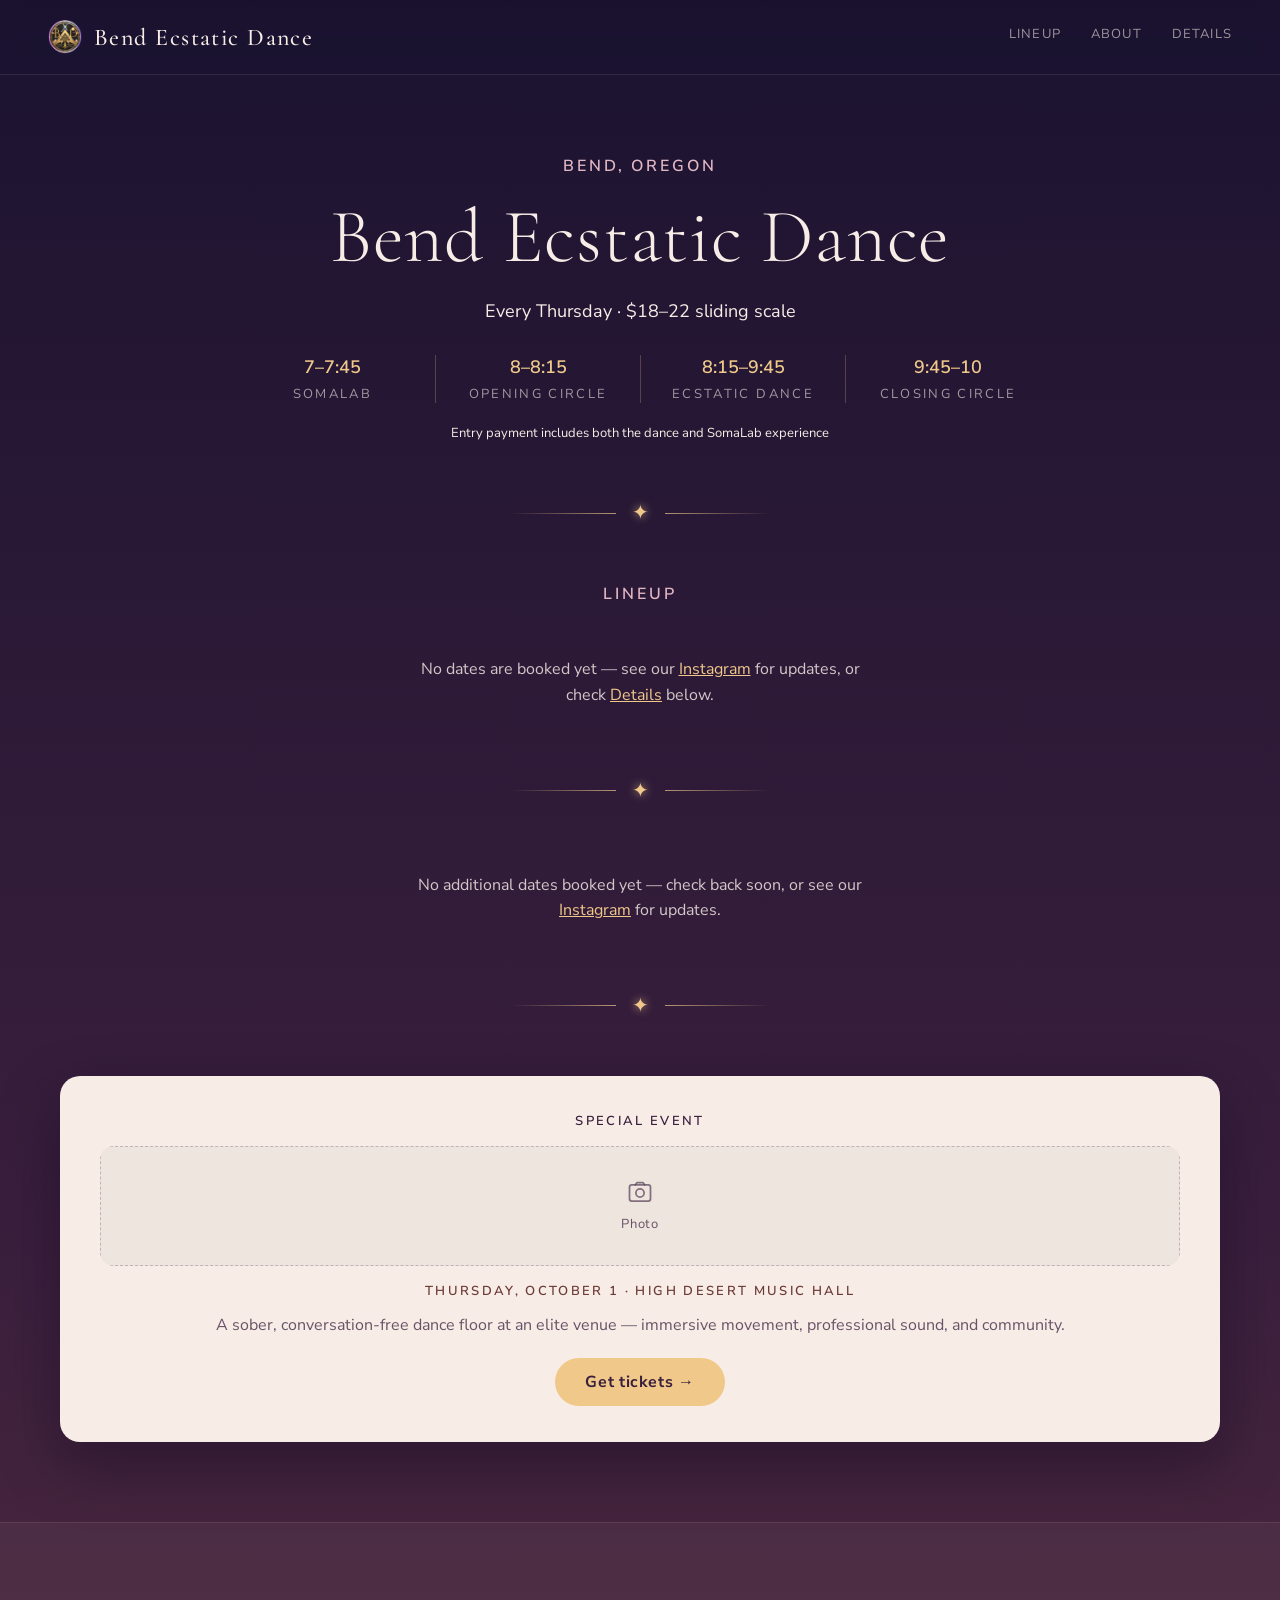
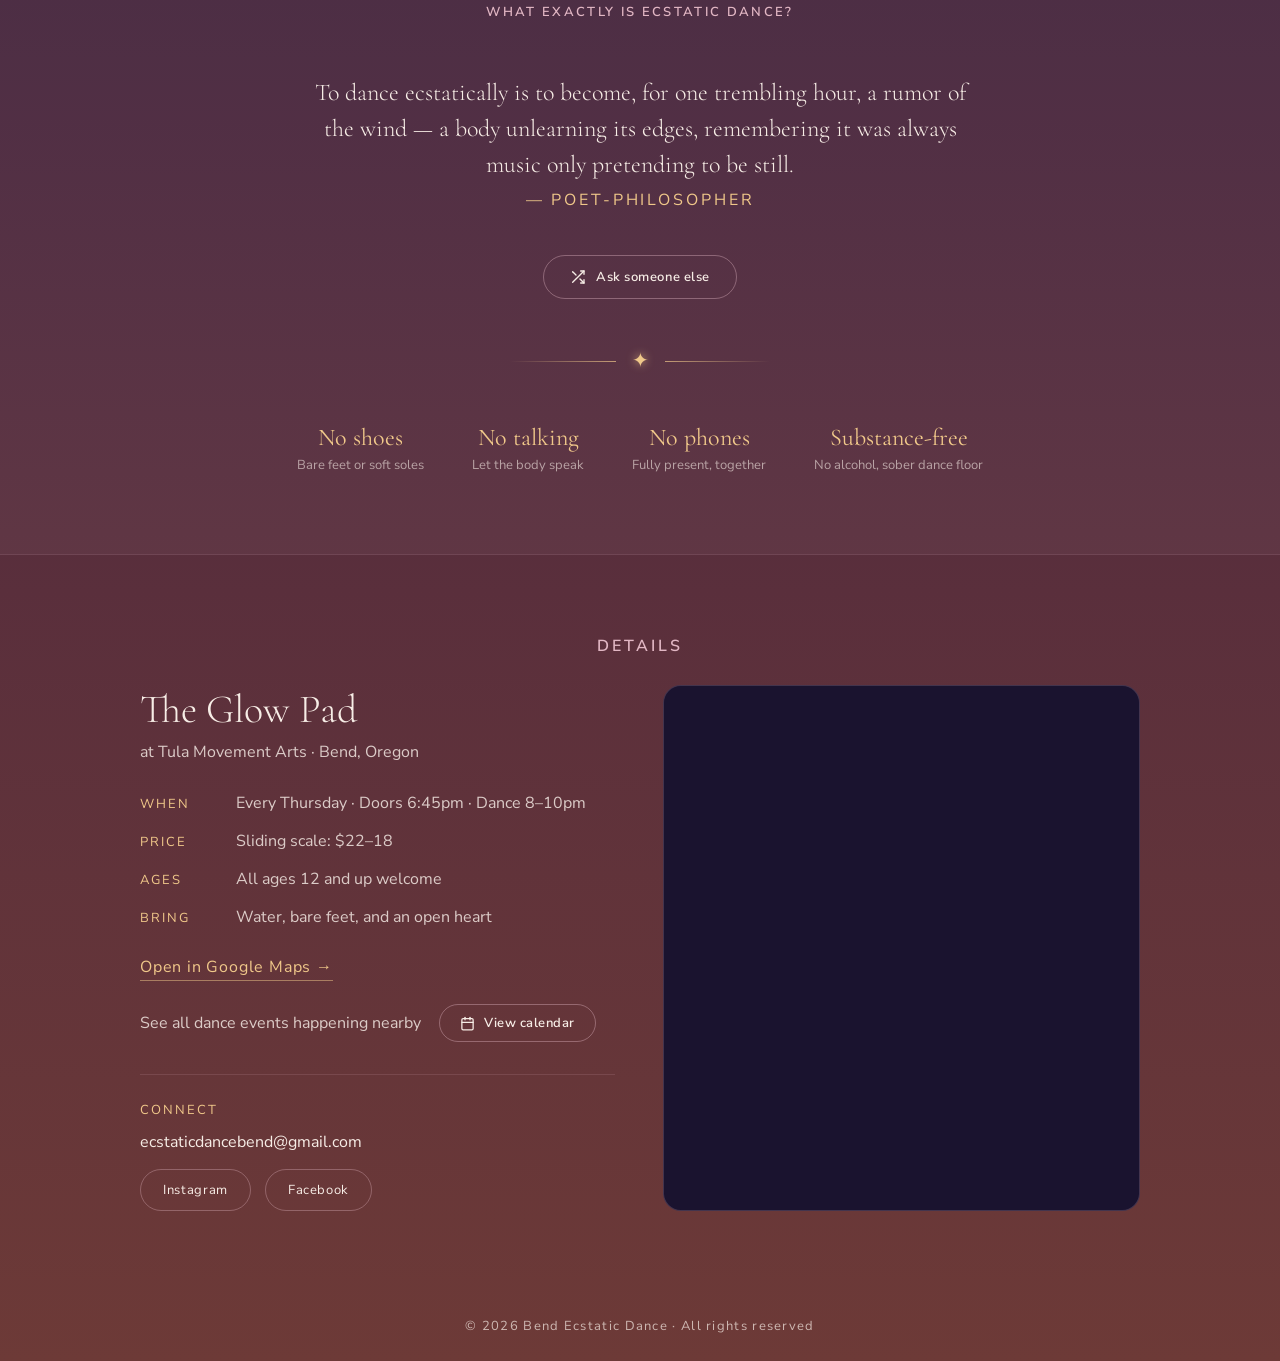
==== site/index.html @ f5f06cd2 "Add a per-week "Get tickets" toggle to Lineup cards and the modal Some Thursdays get filled by a spe" ====
<!DOCTYPE html>
<html lang="en">
<head>
<meta charset="utf-8">
<meta name="viewport" content="width=device-width, initial-scale=1">
<title>Bend Ecstatic Dance — Thursday Nights in Bend, Oregon</title>
<meta name="description" content="Ecstatic dance in Bend, Oregon — every Thursday night at The Glow Pad, Tula Movement Arts. A substance-free, barefoot, freeform dance floor.">
<link rel="icon" type="image/png" href="assets/images/favicon.png">

<!-- Open Graph / Twitter card -->
<!-- TODO: swap og:image/twitter:image for a dedicated 1200x630 share image — the microfest banner is a placeholder and will look cropped/off-message once that one-off event has passed. -->
<meta property="og:type" content="website">
<meta property="og:title" content="Bend Ecstatic Dance — Thursday Nights in Bend, Oregon">
<meta property="og:description" content="Ecstatic dance in Bend, Oregon — every Thursday night at The Glow Pad, Tula Movement Arts. A substance-free, barefoot, freeform dance floor.">
<meta property="og:image" content="https://www.bendecstaticdance.com/assets/images/microfest-banner.webp">
<meta property="og:url" content="https://www.bendecstaticdance.com/">
<meta name="twitter:card" content="summary_large_image">
<meta name="twitter:title" content="Bend Ecstatic Dance — Thursday Nights in Bend, Oregon">
<meta name="twitter:description" content="Ecstatic dance in Bend, Oregon — every Thursday night at The Glow Pad, Tula Movement Arts. A substance-free, barefoot, freeform dance floor.">
<meta name="twitter:image" content="https://www.bendecstaticdance.com/assets/images/microfest-banner.webp">

<link rel="preconnect" href="https://fonts.googleapis.com">
<link rel="preconnect" href="https://fonts.gstatic.com" crossorigin>
<link href="https://fonts.googleapis.com/css2?family=Cormorant+Garamond:ital,wght@0,300;0,400;0,500;1,400&family=Nunito+Sans:wght@300;400;600;700&display=swap" rel="stylesheet">
<link rel="stylesheet" href="css/styles.css">

<!-- Structured data for the recurring weekly event. Price/location/schedule
     are stable week to week, so this is a static block rather than generated
     from content/schedule.json — only the specific DJ booking changes there,
     which isn't part of this markup. -->
<script type="application/ld+json">
{
  "@context": "https://schema.org",
  "@type": "Event",
  "name": "Bend Ecstatic Dance",
  "description": "A substance-free, barefoot, freeform dance floor — a live DJ set, a facilitated SomaLab movement session, and community, every Thursday night in Bend, Oregon.",
  "eventAttendanceMode": "https://schema.org/OfflineEventAttendanceMode",
  "eventStatus": "https://schema.org/EventScheduled",
  "eventSchedule": {
    "@type": "Schedule",
    "byDay": "https://schema.org/Thursday",
    "startTime": "18:45",
    "endTime": "22:00",
    "repeatFrequency": "P1W",
    "scheduleTimezone": "America/Los_Angeles"
  },
  "location": {
    "@type": "Place",
    "name": "The Glow Pad at Tula Movement Arts",
    "address": {
      "@type": "PostalAddress",
      "addressLocality": "Bend",
      "addressRegion": "OR",
      "addressCountry": "US"
    }
  },
  "offers": {
    "@type": "AggregateOffer",
    "priceCurrency": "USD",
    "lowPrice": "18",
    "highPrice": "22",
    "availability": "https://schema.org/InStock",
    "url": "https://www.bendecstaticdance.com/#location"
  },
  "organizer": {
    "@type": "Organization",
    "name": "Bend Ecstatic Dance",
    "url": "https://www.bendecstaticdance.com/",
    "email": "mailto:ecstaticdancebend@gmail.com"
  }
}
</script>
</head>
<body>

<div class="page">
  <!-- nav -->
  <header class="nav">
    <a href="#top" class="nav-brand">
      <img src="assets/images/logo.png" alt="" class="nav-logo">
      Bend Ecstatic Dance
    </a>
    <button type="button" class="nav-toggle" id="nav-toggle" aria-expanded="false" aria-controls="nav-links" aria-label="Open menu">
      <svg class="nav-toggle-icon nav-toggle-icon--open" width="20" height="20" viewBox="0 0 24 24" fill="none" stroke="currentColor" stroke-width="2" stroke-linecap="round" stroke-linejoin="round" aria-hidden="true"><line x1="3" y1="6" x2="21" y2="6"></line><line x1="3" y1="12" x2="21" y2="12"></line><line x1="3" y1="18" x2="21" y2="18"></line></svg>
      <svg class="nav-toggle-icon nav-toggle-icon--close" width="20" height="20" viewBox="0 0 24 24" fill="none" stroke="currentColor" stroke-width="2" stroke-linecap="round" stroke-linejoin="round" aria-hidden="true" hidden><line x1="18" y1="6" x2="6" y2="18"></line><line x1="6" y1="6" x2="18" y2="18"></line></svg>
    </button>
    <nav class="nav-links" id="nav-links" aria-label="Section navigation">
      <a href="#schedule" class="nav-link" data-nav="artists">Lineup</a>
      <a href="#about" class="nav-link" data-nav="about">About</a>
      <a href="#location" class="nav-link" data-nav="location">Details</a>
    </nav>
  </header>

  <!-- hero -->
  <section id="top" class="hero">
    <div class="eyebrow">Bend, Oregon</div>
    <h1 class="hero-title">Bend Ecstatic Dance</h1>
    <p class="hero-summary">Every Thursday · $18–22 sliding scale</p>

    <div class="timeline">
      <div class="timeline-col">
        <div class="timeline-time">7–7:45</div>
        <div class="timeline-activity">SomaLab</div>
      </div>
      <div class="timeline-col">
        <div class="timeline-time">8–8:15</div>
        <div class="timeline-activity">Opening circle</div>
      </div>
      <div class="timeline-col">
        <div class="timeline-time">8:15–9:45</div>
        <div class="timeline-activity">Ecstatic dance</div>
      </div>
      <div class="timeline-col">
        <div class="timeline-time">9:45–10</div>
        <div class="timeline-activity">Closing circle</div>
      </div>
    </div>

    <div class="timeline-note">Entry payment includes both the dance and SomaLab experience</div>

    <div class="divider" aria-hidden="true">
      <span class="divider-line"></span>
      <span class="divider-mark">✦</span>
      <span class="divider-line divider-line--end"></span>
    </div>

    <div class="section-eyebrow-wrap" id="schedule">
      <h2 class="section-eyebrow">Lineup</h2>
    </div>

    <div class="week-banner" id="week-banner">
      <span class="week-banner-line"></span>
      <span class="week-banner-text">This week's DJ</span>
      <span class="week-banner-line"></span>
    </div>

    <div class="featured" id="featured-slot">
      <!-- Populated by js/main.js from content/schedule.json (the week
           flagged "featured"). This fallback stays visible if JavaScript
           never runs, and is replaced by an error- or empty-state message
           if it does run but the fetch fails or nothing is booked yet. -->
      <p class="schedule-fallback">See this week's DJ on <a href="https://www.instagram.com/bendecstaticdance" target="_blank" rel="noopener">Instagram</a>, or check <a href="#location">Details</a> below for time and location.</p>
    </div>

    <div class="divider" aria-hidden="true">
      <span class="divider-line"></span>
      <span class="divider-mark">✦</span>
      <span class="divider-line divider-line--end"></span>
    </div>
  </section>

  <!-- artist modal -->
  <div class="modal-overlay" id="artist-modal" hidden>
    <div class="modal" role="dialog" aria-modal="true" aria-labelledby="modal-name" tabindex="-1">
      <div class="modal-photo">
        <div class="ph-photo" id="modal-photo-placeholder" aria-hidden="true">
          <svg width="34" height="34" viewBox="0 0 24 24" fill="none" stroke="currentColor" stroke-width="1.5" stroke-linecap="round" stroke-linejoin="round"><rect x="3" y="5" width="18" height="14" rx="2"></rect><circle cx="12" cy="12" r="3.5"></circle><path d="M8 5l1.5-2h5L16 5"></path></svg>
          <span>Artist photo</span>
        </div>
        <img class="photo-img" id="modal-photo-img" alt="" hidden>
        <div class="modal-photo-scrim" aria-hidden="true"></div>
        <button type="button" class="modal-close" id="artist-modal-close" aria-label="Close">×</button>
        <div class="modal-photo-caption">
          <div class="modal-photo-meta">
            <span class="modal-date" id="modal-date"></span>
            <span class="modal-type-badge" id="modal-type-badge"></span>
          </div>
          <div class="modal-name" id="modal-name"></div>
        </div>
      </div>
      <div class="modal-body">
        <div class="label" id="modal-type-label"></div>
        <p class="modal-text" id="modal-dj"></p>
        <div class="label">About the set</div>
        <p class="modal-text" id="modal-set"></p>
        <div class="modal-socials" id="modal-socials"></div>
        <a class="btn-primary modal-ticket-link" id="modal-ticket-link" href="#" target="_blank" rel="noopener" hidden>Get tickets →</a>
        <div class="modal-divider"></div>
        <div class="label" id="modal-somalab-label"></div>
        <div class="somalab-row">
          <div class="modal-instructor-photo">
            <div class="ph-photo ph-photo--circle" id="modal-instructor-placeholder" aria-hidden="true">
              <svg width="18" height="18" viewBox="0 0 24 24" fill="none" stroke="currentColor" stroke-width="1.5" stroke-linecap="round" stroke-linejoin="round"><circle cx="12" cy="8" r="4"></circle><path d="M4 20c0-4 3.5-7 8-7s8 3 8 7"></path></svg>
            </div>
            <img class="photo-img" id="modal-instructor-img" alt="" hidden>
          </div>
          <div>
            <div class="somalab-instructor" id="modal-somalab-instructor"></div>
            <div class="somalab-activity" id="modal-somalab-activity"></div>
          </div>
        </div>
        <p class="modal-text" id="modal-somalab-blurb"></p>
        <div class="modal-footer">
          <div><span class="modal-footer-key">SomaLab</span> 7–7:45pm</div>
          <div><span class="modal-footer-key">Dance</span> 8–10pm</div>
          <div><span class="modal-footer-key">Entry</span> <span id="modal-footer-price"></span></div>
          <div><span class="modal-footer-key">Ages</span> 12+</div>
        </div>
      </div>
    </div>
  </div>

  <!-- calendar modal -->
  <div class="modal-overlay" id="calendar-modal" hidden>
    <div class="modal calendar-modal" role="dialog" aria-modal="true" aria-labelledby="cal-month-label" tabindex="-1">
      <button type="button" class="modal-close" id="calendar-modal-close" aria-label="Close">×</button>
      <div class="label">Every Thursday</div>
      <div class="cal-header">
        <button type="button" class="cal-nav-btn" id="cal-prev" aria-label="Previous month">‹</button>
        <div class="cal-month" id="cal-month-label"></div>
        <button type="button" class="cal-nav-btn" id="cal-next" aria-label="Next month">›</button>
      </div>
      <div class="cal-grid cal-grid--weekdays" id="cal-weekdays"></div>
      <div class="cal-grid" id="cal-cells"></div>
      <div class="cal-legend">
        <div class="cal-legend-item"><span class="cal-swatch cal-swatch--event"></span>Dance night</div>
        <div class="cal-legend-item"><span class="cal-swatch cal-swatch--tba"></span>Artist TBA</div>
        <div class="cal-legend-note">Doors 6:45pm · Dance 8–10pm</div>
      </div>
    </div>
  </div>

  <!-- schedule -->
  <section id="artists" class="schedule">
    <div class="schedule-list" id="schedule-list">
      <!-- Populated by js/main.js from content/schedule.json. This fallback
           stays visible if JavaScript never runs. -->
      <p class="schedule-fallback">See our <a href="https://www.instagram.com/bendecstaticdance" target="_blank" rel="noopener">Instagram</a> for upcoming dates.</p>
    </div>

    <div class="divider" aria-hidden="true">
      <span class="divider-line"></span>
      <span class="divider-mark">✦</span>
      <span class="divider-line divider-line--end"></span>
    </div>
  </section>

  <!-- special event: a one-off at a different venue, kept secondary to and
       below the regular weekly schedule above. Populated from
       content/special-event.json — hidden by default (and left hidden if
       that file has no content in it) so this section only ever appears
       when there's an actual event to promote. -->
  <section id="special-event" class="promo-section" hidden>
    <div class="promo-card">
      <div class="promo-card-eyebrow">Special event</div>
      <div class="promo-card-photo" id="special-event-photo"></div>
      <div class="promo-card-meta" id="special-event-meta"></div>
      <p class="promo-card-desc" id="special-event-desc"></p>
      <a class="btn-primary" id="special-event-ticket-link" href="#" target="_blank" rel="noopener" hidden>Get tickets →</a>
    </div>
  </section>

  <!-- about -->
  <section id="about" class="about">
    <div class="about-inner">
      <h2 class="section-eyebrow">What exactly is ecstatic dance?</h2>

      <div class="voice-box">
        <div class="voice-loading" id="voice-loading" hidden>
          <div class="voice-icon" id="voice-icon"></div>
          <div class="voice-loading-text">Searching the cosmos...</div>
        </div>
        <div class="voice-ready" id="voice-ready">
          <p class="voice-quote" id="voice-quote"></p>
          <div class="voice-attribution">— <span id="voice-label"></span></div>
        </div>
      </div>

      <button type="button" class="btn-ghost" id="roll-dice-btn">
        <svg width="16" height="16" viewBox="0 0 24 24" fill="none" stroke="currentColor" stroke-width="2" stroke-linecap="round" stroke-linejoin="round"><polyline points="16 3 21 3 21 8"></polyline><line x1="4" y1="20" x2="21" y2="3"></line><polyline points="21 16 21 21 16 21"></polyline><line x1="15" y1="15" x2="21" y2="21"></line><line x1="4" y1="4" x2="9" y2="9"></line></svg>
        Ask someone else
      </button>

      <div class="divider" aria-hidden="true">
        <span class="divider-line"></span>
        <span class="divider-mark">✦</span>
        <span class="divider-line divider-line--end"></span>
      </div>

      <div class="agreements">
        <div class="agreement-item"><div class="agreement-title">No shoes</div><div class="agreement-sub">Bare feet or soft soles</div></div>
        <div class="agreement-item"><div class="agreement-title">No talking</div><div class="agreement-sub">Let the body speak</div></div>
        <div class="agreement-item"><div class="agreement-title">No phones</div><div class="agreement-sub">Fully present, together</div></div>
        <div class="agreement-item"><div class="agreement-title">Substance-free</div><div class="agreement-sub">No alcohol, sober dance floor</div></div>
      </div>
    </div>
  </section>

  <!-- details -->
  <section id="location" class="details">
    <h2 class="section-eyebrow section-eyebrow--center">Details</h2>
    <div class="details-grid">
      <div class="details-info">
        <h3 class="venue-title">The Glow Pad</h3>
        <p class="venue-sub">at Tula Movement Arts · Bend, Oregon</p>

        <div class="info-rows" id="details-info-rows">
          <div class="info-row"><span class="info-label">When</span><span class="info-value" id="detail-when"></span></div>
          <div class="info-row"><span class="info-label">Price</span><span class="info-value" id="detail-price"></span></div>
          <div class="info-row"><span class="info-label">Ages</span><span class="info-value" id="detail-ages"></span></div>
          <div class="info-row"><span class="info-label">Bring</span><span class="info-value" id="detail-bring"></span></div>
        </div>

        <a class="maps-link" href="https://maps.app.goo.gl/8AXYxkABnHr6uPQFA" target="_blank" rel="noopener">Open in Google Maps →</a>

        <div class="calendar-cta">
          <span>See all dance events happening nearby</span>
          <button type="button" class="btn-outline" id="open-calendar-btn">
            <svg width="15" height="15" viewBox="0 0 24 24" fill="none" stroke="currentColor" stroke-width="2" stroke-linecap="round" stroke-linejoin="round"><rect x="3" y="4" width="18" height="18" rx="2"></rect><line x1="16" y1="2" x2="16" y2="6"></line><line x1="8" y1="2" x2="8" y2="6"></line><line x1="3" y1="10" x2="21" y2="10"></line></svg>
            View calendar
          </button>
        </div>

        <div class="connect-block">
          <div class="connect-label">Connect</div>
          <a class="connect-email" href="mailto:ecstaticdancebend@gmail.com">ecstaticdancebend@gmail.com</a>
          <div class="connect-socials">
            <a class="btn-social" href="https://www.instagram.com/bendecstaticdance" target="_blank" rel="noopener">Instagram</a>
            <a class="btn-social" href="https://www.facebook.com/bendecstaticdance" target="_blank" rel="noopener">Facebook</a>
          </div>
        </div>
      </div>

      <div class="map-embed">
        <iframe title="Map to The Glow Pad at Tula Movement Arts" src="https://maps.google.com/maps?q=Tula%20Movement%20Arts%20Bend%20Oregon&z=15&output=embed" loading="lazy" referrerpolicy="no-referrer-when-downgrade"></iframe>
      </div>
    </div>
  </section>

  <footer class="site-footer">© 2026 Bend Ecstatic Dance · All rights reserved</footer>
</div>

<script src="js/main.js"></script>
</body>
</html>
---- site/css/styles.css ----
:root {
  --bg-1: #1b1330;
  --bg-2: #3a1f3d;
  --bg-3: #5a2f3c;
  --bg-4: #6d3a37;
  --cream: #f7ede6;
  --rose: #e2b7c4;
  --amber: #f0c88a;
  --serif: 'Cormorant Garamond', serif;
  --sans: 'Nunito Sans', sans-serif;

  /* ---------- type scale ----------
     Six steps covering every reading-text size on the site (buttons, labels,
     paragraphs, headings). --fs-hero is a deliberate, documented exception:
     the single hero <h1> is the site's one true "display" size and sits
     outside the 6-step scale rather than forcing every other heading up to
     match it. Decorative single-glyph sizes (icon-style ×/‹/› characters,
     the "?" placeholder mark) aren't part of this scale — those are icon
     sizing, not typography. */
  --fs-1: 13px; /* micro: labels, eyebrows, meta, footer */
  --fs-2: 16px; /* body: paragraphs, buttons, nav */
  --fs-3: 18px; /* lede: hero summary, about intro, timeline */
  --fs-4: 24px; /* sub-heading / emphasis */
  --fs-5: 40px; /* section heading */
  --fs-6: 56px; /* display: featured/modal names */
  --fs-hero: 76px; /* hero <h1> only — see note above */

  --tracking-eyebrow: .18em;
}

* { box-sizing: border-box; }

html { scroll-behavior: smooth; }

body {
  margin: 0;
  background: var(--bg-1);
  font-family: var(--sans);
  overflow-x: hidden;
}

a { color: inherit; }

button { font-family: var(--sans); }

/* One visible focus ring, applied everywhere — previously only .schedule-card
   had explicit focus styling, so nav links, every button variant, the map
   pill link, modal-close buttons, and the calendar's prev/next arrows all
   fell back to the browser default outline (barely visible on this dark
   palette). Modern browsers clip `outline` to an element's own border-radius
   automatically, so this doesn't need per-component radius overrides. */
:focus-visible {
  outline: 2px solid var(--amber);
  outline-offset: 3px;
}

@keyframes edPulse { 0%, 100% { opacity: .45; } 50% { opacity: .95; } }
@keyframes edFade { from { opacity: 0; transform: translateY(6px); } to { opacity: 1; transform: translateY(0); } }

@media (prefers-reduced-motion: reduce) {
  html { scroll-behavior: auto; }
  *, *::before, *::after {
    animation-duration: .01ms !important;
    animation-iteration-count: 1 !important;
    transition-duration: .01ms !important;
    scroll-behavior: auto !important;
  }
}

/* ---------- page shell ---------- */

.page {
  width: 100%;
  min-height: 100vh;
  background: linear-gradient(180deg, var(--bg-1) 0%, var(--bg-2) 42%, var(--bg-3) 74%, var(--bg-4) 100%);
  color: var(--cream);
  position: relative;
}

.divider {
  display: flex;
  align-items: center;
  justify-content: center;
  gap: 16px;
  max-width: 260px;
  margin: 52px auto 0;
}
.divider-line {
  flex: 1;
  height: 1px;
  background: linear-gradient(90deg, transparent, rgba(240, 200, 138, .7));
}
.divider-line--end {
  background: linear-gradient(90deg, rgba(240, 200, 138, .7), transparent);
}
.divider-mark {
  flex: none;
  font-size: 20px;
  line-height: 1;
  color: var(--amber);
  text-shadow: 0 0 10px rgba(240, 200, 138, .8);
  animation: edPulse 2.4s ease-in-out infinite;
}

/* ---------- nav ---------- */

.nav {
  position: sticky;
  top: 0;
  z-index: 30;
  display: flex;
  align-items: center;
  justify-content: space-between;
  padding: 20px 48px;
  background: rgba(27, 19, 48, .55);
  backdrop-filter: blur(10px);
  border-bottom: 1px solid rgba(226, 183, 196, .12);
}
.nav-brand {
  display: flex;
  align-items: center;
  gap: 12px;
  text-decoration: none;
  font-family: var(--serif);
  font-weight: 500;
  font-size: var(--fs-4);
  letter-spacing: .06em;
  color: var(--cream);
}
.nav-logo { width: 34px; height: 34px; flex: none; }

/* hidden on desktop — see the <=640px breakpoint for the mobile menu button */
.nav-toggle {
  display: none;
  align-items: center;
  justify-content: center;
  width: 40px;
  height: 40px;
  border-radius: 50%;
  background: transparent;
  border: 1px solid rgba(226, 183, 196, .3);
  color: var(--cream);
  cursor: pointer;
  flex: none;
}
.nav-toggle-icon[hidden] { display: none; }

.nav-links {
  display: flex;
  gap: 30px;
  font-size: var(--fs-1);
  letter-spacing: .09em;
  text-transform: uppercase;
}
.nav-link {
  text-decoration: none;
  position: relative;
  padding-bottom: 5px;
  color: rgba(247, 237, 230, .6);
  border-bottom: 2px solid transparent;
  transition: color .25s, border-color .25s;
}
.nav-link.is-active {
  color: var(--cream);
  border-bottom: 2px solid var(--amber);
}

/* ---------- hero ---------- */

.hero {
  position: relative;
  z-index: 2;
  text-align: center;
  padding: 80px 60px 0;
  scroll-margin-top: 80px;
}

/* separates the time-labels block from the "Schedule" heading below it */
.hero > .divider {
  margin: 60px auto 0;
}
.hero > .divider + .section-eyebrow-wrap {
  margin-top: 60px;
}

.eyebrow {
  font-size: var(--fs-2);
  letter-spacing: var(--tracking-eyebrow);
  text-transform: uppercase;
  color: var(--rose);
  font-weight: 600;
  margin-bottom: 22px;
}

.hero-title {
  font-family: var(--serif);
  font-weight: 300;
  /* fluid between the old 48px mobile / 76px desktop fixed sizes, see phase-3 notes */
  font-size: clamp(3rem, 6vw + 1rem, var(--fs-hero));
  line-height: 1.02;
  margin: 0;
  letter-spacing: .01em;
}

.hero-summary {
  font-size: var(--fs-3);
  color: var(--cream);
  margin: 22px 0 0;
}

/* ---------- special-event promo (secondary, below the weekly schedule) ---------- */

.promo-section {
  position: relative;
  z-index: 2;
  /* top 60px pairs with .schedule's 0 bottom padding for a 60px total gap */
  padding: 60px 60px 80px;
}

.promo-card {
  max-width: 1200px;
  margin: 0 auto;
  padding: 36px 40px;
  border-radius: 20px;
  background: var(--cream);
  box-shadow: 0 24px 60px rgba(8, 5, 26, .35);
  text-align: center;
}
.promo-card-eyebrow {
  font-size: var(--fs-1);
  letter-spacing: var(--tracking-eyebrow);
  text-transform: uppercase;
  color: var(--bg-2);
  font-weight: 600;
  margin-bottom: 16px;
}
.promo-card-photo {
  width: 100%;
  border-radius: 14px;
  overflow: hidden;
  margin-bottom: 16px;
}
.promo-card-photo img { width: 100%; display: block; }
/* .ph-photo's default palette is designed for this page's dark sections —
   rgba(58,31,61,x) here is the same dark-on-cream tone as .promo-card-desc,
   so the "no photo yet" placeholder stays legible on this card's light bg */
.promo-card-photo .ph-photo {
  background: rgba(58, 31, 61, .04);
  border-color: rgba(58, 31, 61, .25);
  color: rgba(58, 31, 61, .75);
}
/* matches the .featured-date / .modal-date "date meta" pattern elsewhere
   on the page (uppercase, letter-spaced, accent color) — bg-4 instead of
   amber since amber measures ~1.4:1 against this card's cream background */
.promo-card-meta {
  font-size: var(--fs-1);
  letter-spacing: var(--tracking-eyebrow);
  text-transform: uppercase;
  color: var(--bg-4);
  font-weight: 600;
  margin-bottom: 12px;
}
.promo-card-desc {
  font-size: var(--fs-2);
  line-height: 1.65;
  color: rgba(58, 31, 61, .75);
  margin: 0 0 20px;
}

.week-banner {
  max-width: 820px;
  margin: 40px auto 0;
  padding: 22px 40px;
  background: linear-gradient(90deg, transparent, rgba(240, 200, 138, .12), transparent);
  border-top: 1px solid rgba(240, 200, 138, .25);
  border-bottom: 1px solid rgba(240, 200, 138, .25);
  display: flex;
  align-items: center;
  justify-content: center;
  gap: 18px;
}
/* Its own display:flex (equal specificity to the UA's [hidden]{display:none})
   would otherwise win by cascade order and keep it visibly rendered even
   when hidden — same class of bug as the .ph-photo placeholder fix earlier. */
.week-banner[hidden] { display: none; }
.week-banner-line { width: 44px; height: 1px; background: rgba(240, 200, 138, .5); }
.week-banner-text {
  font-size: var(--fs-2);
  letter-spacing: var(--tracking-eyebrow);
  text-transform: uppercase;
  color: var(--amber);
  font-weight: 700;
}

.featured {
  max-width: 820px;
  margin: 40px auto 0;
  display: flex;
  gap: 44px;
  align-items: center;
  text-align: left;
  justify-content: center;
  flex-wrap: wrap;
}

/* Shown in #featured-slot / #schedule-list when there's nothing to render:
   no JS, a failed fetch, or genuinely no upcoming dates booked. */
.schedule-fallback {
  max-width: 480px;
  margin: 0 auto;
  padding: 12px 0;
  font-size: var(--fs-2);
  line-height: 1.6;
  color: rgba(247, 237, 230, .82);
  text-align: center;
}
.schedule-fallback a { color: var(--amber); }
.featured-photo {
  flex: none;
  width: 300px;
  height: 300px;
  border-radius: 20px;
  overflow: hidden;
  box-shadow: 0 18px 44px rgba(8, 5, 26, .5);
}
.featured-info { flex: 1; min-width: 320px; }
.featured-date {
  font-size: var(--fs-1);
  letter-spacing: var(--tracking-eyebrow);
  text-transform: uppercase;
  color: var(--amber);
}
.featured-name {
  font-family: var(--serif);
  font-weight: 400;
  font-size: var(--fs-6);
  line-height: .98;
  margin: 8px 0 16px;
}
.featured-desc {
  font-size: var(--fs-2);
  line-height: 1.7;
  color: rgba(247, 237, 230, .82);
  font-weight: 400;
  margin: 0 0 22px;
  max-width: 540px;
  white-space: pre-line;
}
.featured-actions { display: flex; gap: 14px; flex-wrap: wrap; }

.pill-row { display: flex; gap: 10px; flex-wrap: wrap; margin-bottom: 18px; }
.pill {
  display: inline-flex;
  align-items: center;
  gap: 7px;
  padding: 6px 15px;
  border-radius: 30px;
  border: 1px solid rgba(226, 183, 196, .3);
  font-size: var(--fs-1);
  letter-spacing: .06em;
  color: var(--rose);
}
.pill--link {
  position: relative;
  text-decoration: none;
  padding: 6px 14px;
}
/* Invisible expanded hit area — the pill only renders ~28px tall, below the
   44px minimum touch target, but visually growing it would look inconsistent
   next to the plain (non-interactive) pills beside it in the same row. */
.pill--link::after {
  content: '';
  position: absolute;
  inset: -8px 0;
}

.btn-primary {
  display: inline-block;
  cursor: pointer;
  padding: 13px 30px;
  border-radius: 40px;
  background: var(--amber);
  color: var(--bg-2);
  font-weight: 700;
  font-size: var(--fs-2);
  letter-spacing: .04em;
  border: none;
  text-decoration: none;
}
/* its own display:inline-block (equal specificity to the UA's
   [hidden]{display:none}) would otherwise win by cascade origin and keep
   it visible even when hidden — same class of bug as .week-banner[hidden] */
.btn-primary[hidden] { display: none; }

.btn-ghost {
  margin-top: 22px;
  cursor: pointer;
  display: inline-flex;
  align-items: center;
  gap: 10px;
  padding: 12px 26px;
  border-radius: 40px;
  background: transparent;
  border: 1px solid rgba(226, 183, 196, .4);
  color: var(--cream);
  font-size: var(--fs-1);
  font-weight: 600;
  letter-spacing: .04em;
}
.btn-ghost:disabled { cursor: default; opacity: .5; }

.btn-outline {
  cursor: pointer;
  display: inline-flex;
  align-items: center;
  gap: 9px;
  padding: 9px 20px;
  border-radius: 30px;
  background: transparent;
  border: 1px solid rgba(226, 183, 196, .4);
  color: var(--cream);
  font-size: var(--fs-1);
  font-weight: 600;
  letter-spacing: .04em;
}

/* ---------- placeholder photo ---------- */

.ph-photo {
  width: 100%;
  height: 100%;
  min-height: 120px;
  display: flex;
  flex-direction: column;
  align-items: center;
  justify-content: center;
  gap: 8px;
  background: rgba(255, 255, 255, .03);
  border: 1px dashed rgba(226, 183, 196, .35);
  /* was .5 — failed WCAG AA (~3.7:1) against the modal's own bg-2/bg-3
     background; .65 clears 4.5:1 at the darker bg-3 end */
  color: rgba(247, 237, 230, .65);
}
.ph-photo svg { opacity: .8; }
.ph-photo span { font-size: var(--fs-1); letter-spacing: .06em; }
.ph-photo--circle { border-radius: 50%; }

.photo-img { width: 100%; height: 100%; object-fit: cover; display: block; }
.ph-photo[hidden], .photo-img[hidden] { display: none; }

/* ---------- modal (shared) ---------- */

.modal-overlay {
  position: fixed;
  inset: 0;
  z-index: 50;
  display: flex;
  align-items: center;
  justify-content: center;
  padding: 32px;
  background: rgba(8, 5, 26, .72);
  backdrop-filter: blur(6px);
  overflow-y: auto;
}
.modal-overlay[hidden] { display: none; }

.modal {
  position: relative;
  width: 640px;
  max-width: 100%;
  max-height: 90vh;
  overflow-y: auto;
  overflow-x: hidden;
  border-radius: 26px;
  background: linear-gradient(180deg, var(--bg-2), var(--bg-3));
  border: 1px solid rgba(226, 183, 196, .28);
  box-shadow: 0 40px 100px rgba(0, 0, 0, .6);
  color: var(--cream);
  text-align: left;
}

.modal-close {
  cursor: pointer;
  width: 38px;
  height: 38px;
  border-radius: 50%;
  background: rgba(8, 5, 26, .5);
  border: 1px solid rgba(226, 183, 196, .3);
  color: var(--cream);
  font-size: 18px;
  line-height: 1;
}

.label {
  font-size: var(--fs-1);
  letter-spacing: var(--tracking-eyebrow);
  text-transform: uppercase;
  color: var(--rose);
  margin-bottom: 10px;
}

.modal-text {
  font-size: var(--fs-2);
  line-height: 1.75;
  color: rgba(247, 237, 230, .82);
  font-weight: 400;
  margin: 0 0 24px;
  /* preserves the line/paragraph breaks organizers type into the CMS's
     multi-line text fields, which textContent keeps in the DOM but the
     default white-space:normal otherwise collapses away */
  white-space: pre-line;
}

.modal-divider { height: 1px; background: rgba(226, 183, 196, .16); margin: 0 0 24px; }

/* ---------- artist modal ---------- */

.modal-photo {
  position: relative;
  width: 100%;
  height: min(46vh, 420px);
  overflow: hidden;
}
.modal-photo-scrim {
  position: absolute;
  inset: 0;
  background: linear-gradient(180deg, transparent 40%, rgba(58, 31, 61, .92));
  pointer-events: none;
}
#artist-modal .modal-close { position: absolute; top: 16px; right: 16px; }
.modal-photo-caption { position: absolute; left: 32px; bottom: 18px; }
.modal-photo-meta { display: flex; align-items: center; gap: 12px; flex-wrap: wrap; }
.modal-date { font-size: var(--fs-1); letter-spacing: var(--tracking-eyebrow); text-transform: uppercase; color: var(--amber); }
.modal-type-badge {
  font-size: var(--fs-1);
  letter-spacing: .14em;
  text-transform: uppercase;
  padding: 3px 11px;
  border-radius: 20px;
  background: rgba(8, 5, 26, .4);
  border: 1px solid rgba(226, 183, 196, .4);
  color: var(--cream);
}
.modal-name { font-family: var(--serif); font-size: var(--fs-6); line-height: 1; margin-top: 6px; }

.modal-body { padding: 30px 34px 34px; }

.somalab-row { display: flex; align-items: center; gap: 16px; margin-bottom: 10px; }
.modal-instructor-photo {
  flex: none;
  width: 64px;
  height: 64px;
  border-radius: 50%;
  overflow: hidden;
  border: 1px solid rgba(226, 183, 196, .3);
}
.somalab-instructor { font-family: var(--serif); font-size: var(--fs-4); color: var(--amber); }
.somalab-activity { font-size: var(--fs-1); color: rgba(247, 237, 230, .6); margin-top: 2px; }

.modal-socials { display: flex; gap: 12px; margin: 0 0 24px; }
.modal-social-link {
  display: inline-flex;
  align-items: center;
  justify-content: center;
  width: 44px;
  height: 44px;
  border-radius: 50%;
  border: 1px solid rgba(226, 183, 196, .35);
  color: var(--cream);
  text-decoration: none;
}

.modal-footer {
  display: flex;
  gap: 22px;
  flex-wrap: wrap;
  padding-top: 20px;
  border-top: 1px solid rgba(226, 183, 196, .16);
  font-size: var(--fs-1);
  color: rgba(247, 237, 230, .7);
}
.modal-footer-key { color: var(--amber); }

/* ---------- calendar modal ---------- */

.calendar-modal { width: 560px; padding: 30px 34px 34px; }
#calendar-modal .modal-close { position: absolute; top: 16px; right: 16px; }

.cal-header {
  display: flex;
  align-items: center;
  justify-content: space-between;
  gap: 12px;
  margin-bottom: 22px;
}
.cal-nav-btn {
  cursor: pointer;
  width: 36px;
  height: 36px;
  border-radius: 50%;
  background: transparent;
  border: 1px solid rgba(226, 183, 196, .4);
  color: var(--cream);
  font-size: 20px;
  line-height: 1;
}
.cal-nav-btn:disabled { cursor: default; border-color: rgba(226, 183, 196, .12); color: rgba(247, 237, 230, .25); }
.cal-month { font-family: var(--serif); font-weight: 400; font-size: var(--fs-5); line-height: 1; }

.cal-grid {
  display: grid;
  grid-template-columns: repeat(7, 1fr);
  gap: 6px;
}
.cal-grid--weekdays { margin-bottom: 6px; }
.cal-weekday {
  text-align: center;
  font-size: var(--fs-1);
  letter-spacing: .14em;
  text-transform: uppercase;
  /* was .45 — failed WCAG AA (~3.7:1) against the modal's own background */
  color: rgba(247, 237, 230, .65);
  padding-bottom: 4px;
}
.cal-cell {
  min-height: 54px;
  padding: 5px 4px;
  border-radius: 10px;
  display: flex;
  flex-direction: column;
  align-items: center;
  justify-content: flex-start;
  border: 1px solid transparent;
}
.cal-cell-num {
  font-size: var(--fs-1);
  font-weight: 400;
  /* was .55 — failed WCAG AA (~4.1:1) against the modal's own background */
  color: rgba(247, 237, 230, .65);
  line-height: 1;
}
.cal-cell-name { display: none; font-size: var(--fs-1); line-height: 1.15; text-align: center; margin-top: 5px; }

.cal-cell--event { background: rgba(240, 200, 138, .1); border-color: rgba(240, 200, 138, .4); }
.cal-cell--event.cal-cell--now { background: rgba(240, 200, 138, .24); border-color: rgba(240, 200, 138, .7); }
.cal-cell--event .cal-cell-num { font-weight: 700; color: var(--amber); }
.cal-cell--event .cal-cell-name { display: block; color: var(--cream); font-weight: 600; }

.cal-cell--tba { background: rgba(255, 255, 255, .02); border: 1px dashed rgba(226, 183, 196, .4); }
.cal-cell--tba .cal-cell-num { font-weight: 600; color: rgba(226, 183, 196, .8); }
.cal-cell--tba .cal-cell-name {
  display: block;
  /* was .5 — failed WCAG AA (~3.7:1) against the modal's own background */
  color: rgba(247, 237, 230, .65);
  font-weight: 500;
}

.cal-cell--thu .cal-cell-num { color: rgba(247, 237, 230, .85); font-weight: 600; }

.cal-legend {
  display: flex;
  gap: 20px;
  flex-wrap: wrap;
  margin-top: 22px;
  padding-top: 18px;
  border-top: 1px solid rgba(226, 183, 196, .16);
  font-size: var(--fs-1);
  color: rgba(247, 237, 230, .7);
}
.cal-legend-item { display: flex; align-items: center; gap: 8px; }
.cal-swatch { width: 12px; height: 12px; border-radius: 4px; }
.cal-swatch--event { background: rgba(240, 200, 138, .5); border: 1px solid rgba(240, 200, 138, .6); }
.cal-swatch--tba { border: 1px dashed rgba(226, 183, 196, .5); }
.cal-legend-note { margin-left: auto; }

/* ---------- schedule ---------- */

.schedule {
  position: relative;
  z-index: 2;
  /* top: gap from the hero above; the divider added at the end of this
     section (see .schedule > .divider) pairs its own top margin with
     .promo-section's top padding for a 60px gap on each side of it */
  padding: 60px 60px 0;
  scroll-margin-top: 80px;
}
.schedule > .divider {
  margin: 60px auto 0;
}

.section-eyebrow-wrap { text-align: center; margin-bottom: 40px; }
/* target of the "Schedule" nav link, which lives inside .hero rather than
   its own section — needs its own offset for the sticky nav */
#schedule { scroll-margin-top: 80px; }
.section-eyebrow {
  /* explicit margin (not just margin-bottom) since this class is now also
     applied to h2/h3 elements, which carry their own UA-stylesheet margin */
  margin: 0 0 32px;
  font-size: var(--fs-2);
  letter-spacing: var(--tracking-eyebrow);
  text-transform: uppercase;
  color: var(--rose);
  font-weight: 600;
}
.section-eyebrow--center { text-align: center; }
.section-eyebrow-wrap .section-eyebrow { margin-bottom: 14px; }

.timeline {
  max-width: 820px;
  margin: 32px auto 0;
  display: grid;
  grid-template-columns: repeat(4, 1fr);
}
.timeline-col {
  padding: 0 18px;
  text-align: center;
  border-left: 1px solid rgba(240, 200, 138, .25);
}
.timeline-col:first-child { border-left: none; }
.timeline-time {
  font-size: var(--fs-3);
  font-weight: 600;
  color: var(--amber);
  font-variant-numeric: tabular-nums;
}
.timeline-activity {
  margin-top: 6px;
  font-size: var(--fs-1);
  letter-spacing: var(--tracking-eyebrow);
  text-transform: uppercase;
  /* muted against the hero's --bg-1 background — passes WCAG AA (6.18:1) */
  color: rgba(247, 237, 230, .6);
}
.timeline-note {
  max-width: 380px;
  margin: 20px auto 0;
  text-align: center;
  font-size: var(--fs-1);
  line-height: 1.6;
  /* was .55 alpha — this is the price, arguably the single most
     decision-relevant line on the page, so it gets full contrast */
  color: var(--cream);
}

.schedule-list {
  display: flex;
  flex-direction: column;
  gap: 40px;
  max-width: 820px;
  margin: 0 auto;
}
.schedule-item { display: flex; flex-direction: column; gap: 10px; }
.schedule-date-label {
  font-size: var(--fs-1);
  letter-spacing: .18em;
  text-transform: uppercase;
  color: var(--rose);
  padding-left: 4px;
}

.schedule-card {
  display: flex;
  width: 100%;
  gap: 30px;
  align-items: stretch;
  flex-wrap: wrap;
  border: 1px solid rgba(226, 183, 196, .18);
  border-radius: 20px;
  background: rgba(255, 255, 255, .03);
  /* now a real <button> — resets the UA button-text color so its children
     (e.g. .schedule-card-name, which has no color of its own) still inherit
     the page's cream instead of the browser's default button text color */
  color: var(--cream);
  font: inherit;
  text-align: left;
  padding: 26px 30px;
  cursor: pointer;
  transition: border-color .2s, background .2s, transform .2s, box-shadow .2s;
}
.schedule-card:hover, .schedule-card:focus-visible {
  border-color: rgba(226, 183, 196, .4);
  background: rgba(240, 200, 138, .12);
  transform: translateY(-3px);
  box-shadow: 0 16px 40px rgba(8, 5, 26, .4);
}

/* Used instead of .schedule-card when a "Get tickets" link is present —
   an <a> can't legally nest inside the <button> .schedule-card otherwise
   is, so this wraps a separate .schedule-card-trigger button (which
   carries the same clickable "open modal" row .schedule-card used to be)
   alongside the ticket link as its sibling. Same visual card container,
   just with the interactive parts split into two instead of one. */
.schedule-card-wrap {
  display: flex;
  flex-direction: column;
  gap: 22px;
  width: 100%;
  border: 1px solid rgba(226, 183, 196, .18);
  border-radius: 20px;
  background: rgba(255, 255, 255, .03);
  padding: 26px 30px;
  transition: border-color .2s, background .2s, transform .2s, box-shadow .2s;
}
.schedule-card-wrap:hover, .schedule-card-wrap:focus-within {
  border-color: rgba(226, 183, 196, .4);
  background: rgba(240, 200, 138, .12);
  transform: translateY(-3px);
  box-shadow: 0 16px 40px rgba(8, 5, 26, .4);
}
.schedule-card-trigger {
  display: flex;
  width: 100%;
  gap: 30px;
  align-items: stretch;
  flex-wrap: wrap;
  background: none;
  border: none;
  padding: 0;
  margin: 0;
  color: inherit;
  font: inherit;
  text-align: left;
  cursor: pointer;
}
.schedule-card-ticket-link { align-self: flex-start; }
.schedule-card-photo {
  flex: none;
  width: 150px;
  height: 150px;
  align-self: flex-start;
  border-radius: 16px;
  overflow: hidden;
  box-shadow: 0 14px 34px rgba(8, 5, 26, .45);
}
.schedule-card-body { flex: 1; min-width: 280px; }
.schedule-card-name {
  font-family: var(--serif);
  font-weight: 400;
  font-size: var(--fs-5);
  line-height: 1;
  margin-bottom: 14px;
}
.schedule-card-type {
  font-size: var(--fs-1);
  letter-spacing: .08em;
  text-transform: uppercase;
  margin-bottom: 16px;
}
.schedule-card-type--live { color: var(--amber); }
.schedule-card-type--curated { color: var(--rose); }
.schedule-card-desc {
  font-size: var(--fs-2);
  line-height: 1.65;
  color: rgba(247, 237, 230, .82);
  font-weight: 400;
  margin: 0 0 14px;
  max-width: 500px;
  white-space: pre-line;
}
.schedule-card-somalab { font-size: var(--fs-1); letter-spacing: .05em; color: rgba(247, 237, 230, .62); }
.schedule-card-somalab span { color: var(--rose); }
.schedule-card-arrow { flex: none; align-self: flex-start; margin-top: 12px; color: rgba(226, 183, 196, .55); }

.schedule-card--tba { border: 1px dashed rgba(226, 183, 196, .3); background: rgba(255, 255, 255, .02); cursor: default; }
.schedule-card--tba:hover { transform: none; box-shadow: none; background: rgba(255, 255, 255, .02); }
.schedule-card-photo--tba {
  flex: none;
  width: 150px;
  height: 150px;
  align-self: flex-start;
  border-radius: 16px;
  border: 1px dashed rgba(226, 183, 196, .35);
  display: flex;
  align-items: center;
  justify-content: center;
  color: rgba(226, 183, 196, .5);
  font-family: var(--serif);
  font-size: 54px;
}
.schedule-card-name--tba { color: rgba(247, 237, 230, .7); margin-bottom: 10px; line-height: 1.05; }
.schedule-card-desc--tba { color: rgba(247, 237, 230, .55); margin: 0; }

/* ---------- about ---------- */

.about {
  position: relative;
  z-index: 2;
  padding: 80px 60px;
  background: rgba(255, 255, 255, .04);
  border-top: 1px solid rgba(226, 183, 196, .12);
  border-bottom: 1px solid rgba(226, 183, 196, .12);
  scroll-margin-top: 80px;
}
.about-inner { max-width: 940px; margin: 0 auto; text-align: center; }
.about .section-eyebrow { font-size: var(--fs-1); }

.voice-box {
  max-width: 660px;
  margin: 0 auto;
  /* 180px covers every quote at >=480px wide; narrower viewports wrap the
     longest quotes onto more lines and need more room — see the 640px
     breakpoint below, sized from the actual tallest quote at 320px wide */
  min-height: 180px;
  display: flex;
  flex-direction: column;
  align-items: center;
  justify-content: center;
  gap: 12px;
}
.voice-loading[hidden], .voice-ready[hidden] { display: none; }
.voice-loading { display: flex; flex-direction: column; align-items: center; gap: 26px; }
.voice-icon {
  display: flex;
  align-items: center;
  justify-content: center;
  width: 120px;
  height: 120px;
}
.voice-icon img {
  width: 100%;
  height: 100%;
  object-fit: contain;
  filter: drop-shadow(0 8px 20px rgba(8, 5, 26, .5));
}
.voice-loading-text {
  font-family: var(--serif);
  font-style: italic;
  font-size: var(--fs-4);
  color: rgba(247, 237, 230, .7);
  animation: edPulse 1.6s ease-in-out infinite;
}
.voice-quote {
  font-family: var(--serif);
  font-weight: 300;
  font-size: var(--fs-4);
  line-height: 1.5;
  margin: 0;
  color: var(--cream);
  animation: edFade .6s ease;
}
.voice-attribution {
  font-size: var(--fs-2);
  letter-spacing: var(--tracking-eyebrow);
  text-transform: uppercase;
  color: var(--amber);
  margin-top: 6px;
}

.agreements { display: flex; justify-content: center; gap: 48px; margin-top: 52px; flex-wrap: wrap; }
.agreement-item { text-align: center; }
.agreement-title { font-family: var(--serif); font-size: var(--fs-4); color: var(--amber); }
.agreement-sub { font-size: var(--fs-1); color: rgba(247, 237, 230, .6); margin-top: 4px; }

/* ---------- details ---------- */

.details {
  position: relative;
  z-index: 2;
  padding: 80px 60px;
  scroll-margin-top: 80px;
}
.details .section-eyebrow { margin-bottom: 28px; }

.details-grid {
  display: flex;
  gap: 48px;
  flex-wrap: wrap;
  align-items: stretch;
  max-width: 1000px;
  margin: 0 auto;
}
.details-info { flex: 1; min-width: 300px; }
.venue-title { font-family: var(--serif); font-weight: 300; font-size: var(--fs-5); margin: 0 0 6px; }
.venue-sub { font-size: var(--fs-2); line-height: 1.7; color: rgba(247, 237, 230, .82); margin: 0 0 26px; }

.info-rows { display: flex; flex-direction: column; gap: 16px; margin-bottom: 28px; }
.info-row { display: flex; gap: 18px; align-items: baseline; }
.info-label {
  flex: none;
  width: 78px;
  font-size: var(--fs-1);
  letter-spacing: .16em;
  text-transform: uppercase;
  color: var(--amber);
}
.info-value { font-size: var(--fs-2); color: rgba(247, 237, 230, .82); }

.maps-link {
  text-decoration: none;
  font-size: var(--fs-2);
  letter-spacing: .05em;
  color: var(--amber);
  border-bottom: 1px solid rgba(240, 200, 138, .5);
  padding-bottom: 2px;
}

.calendar-cta {
  margin-top: 26px;
  display: flex;
  align-items: center;
  gap: 18px;
  flex-wrap: wrap;
  font-size: var(--fs-2);
  color: rgba(247, 237, 230, .82);
}

.connect-block { margin-top: 32px; padding-top: 26px; border-top: 1px solid rgba(226, 183, 196, .14); }
.connect-label {
  font-size: var(--fs-1);
  letter-spacing: .16em;
  text-transform: uppercase;
  color: var(--amber);
  margin-bottom: 12px;
}
.connect-email { display: block; text-decoration: none; font-size: var(--fs-2); color: var(--cream); margin-bottom: 16px; }
.connect-socials { display: flex; gap: 14px; }
.btn-social {
  text-decoration: none;
  padding: 11px 22px;
  border-radius: 30px;
  border: 1px solid rgba(226, 183, 196, .35);
  color: var(--cream);
  font-size: var(--fs-1);
  letter-spacing: .05em;
}

.map-embed {
  position: relative;
  flex: 1;
  min-width: 320px;
  border-radius: 18px;
  overflow: hidden;
  border: 1px solid rgba(226, 183, 196, .2);
  min-height: 360px;
  background: var(--bg-1);
}
.map-embed::after {
  /* a light tint to blend the map into the dark page, instead of the old
     color-inverting filter — that muddied street labels and inverted
     Google's own branding along with everything else */
  content: '';
  position: absolute;
  inset: 0;
  background: rgba(27, 19, 48, .18);
  pointer-events: none;
}
.map-embed iframe {
  width: 100%;
  height: 100%;
  min-height: 360px;
  border: 0;
}

/* ---------- footer ---------- */

.site-footer {
  position: relative;
  z-index: 2;
  text-align: center;
  padding: 26px;
  font-size: var(--fs-1);
  letter-spacing: .1em;
  /* was .4 — badly failed WCAG AA (~2.6:1); the footer always sits against
     the darkest end of the page gradient */
  color: rgba(247, 237, 230, .7);
}

/* ---------- responsive ---------- */

/* Previously the only breakpoint was 640px, so everything from 641px to
   ~950px got the desktop side-by-side .featured layout while still being
   too narrow for it — .featured-info would shrink to as little as 320px
   (measured), squeezing the 56px serif artist name into an uncomfortably
   narrow column instead of the ~476px it was actually designed for. */
@media (max-width: 900px) {
  .featured {
    flex-direction: column;
    align-items: center;
  }
  .featured-photo { width: min(300px, 100%); }
  .featured-info { min-width: 0; width: 100%; }
}

@media (max-width: 640px) {
  .nav { padding: 16px 22px; }
  .nav-toggle { display: inline-flex; }
  .nav-links {
    position: absolute;
    top: 100%;
    left: 0;
    right: 0;
    z-index: 30;
    display: none;
    flex-direction: column;
    align-items: stretch;
    gap: 0;
    padding: 4px 22px 16px;
    background: rgba(27, 19, 48, .97);
    backdrop-filter: blur(10px);
    border-bottom: 1px solid rgba(226, 183, 196, .12);
    font-size: 11px;
  }
  .nav-links.is-open { display: flex; }
  .nav-link {
    padding: 14px 2px;
    min-height: 44px;
    display: flex;
    align-items: center;
  }
  .nav-logo { width: 26px; height: 26px; }
  /* .hero-title no longer needs a mobile override — it's fluid via clamp() */
  .featured-name { font-size: var(--fs-5); }
  .promo-card { padding: 22px 20px; }
  .hero { padding: 48px 24px 0; }
  .timeline {
    grid-template-columns: repeat(2, 1fr);
    row-gap: 24px;
  }
  .timeline-col:nth-child(3) { border-left: none; }
  .schedule { padding: 60px 24px 0; }
  .promo-section { padding: 60px 24px 48px; }
  .details, .about { padding: 48px 24px; }
  .schedule-card-photo { width: 100%; height: 160px; }
  .modal-name { font-size: var(--fs-5); }
  .voice-box { min-height: 280px; }
}
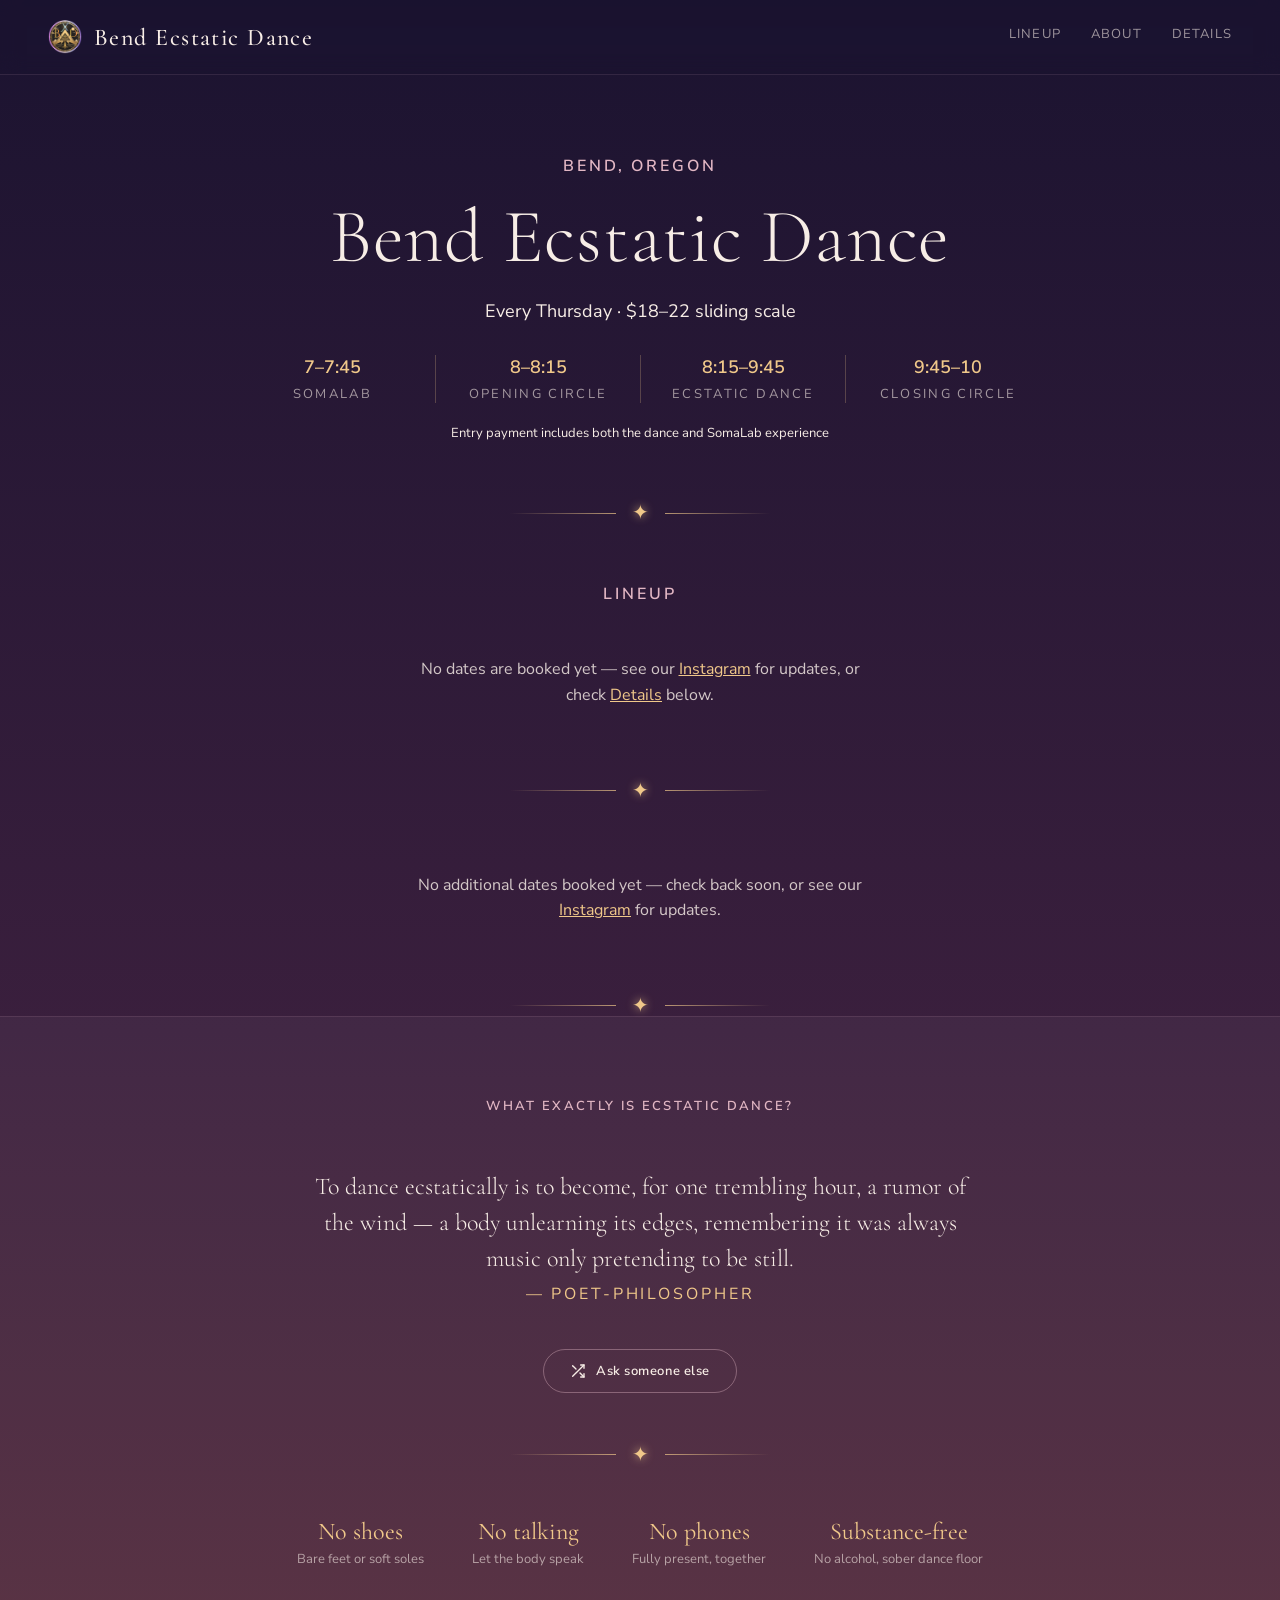
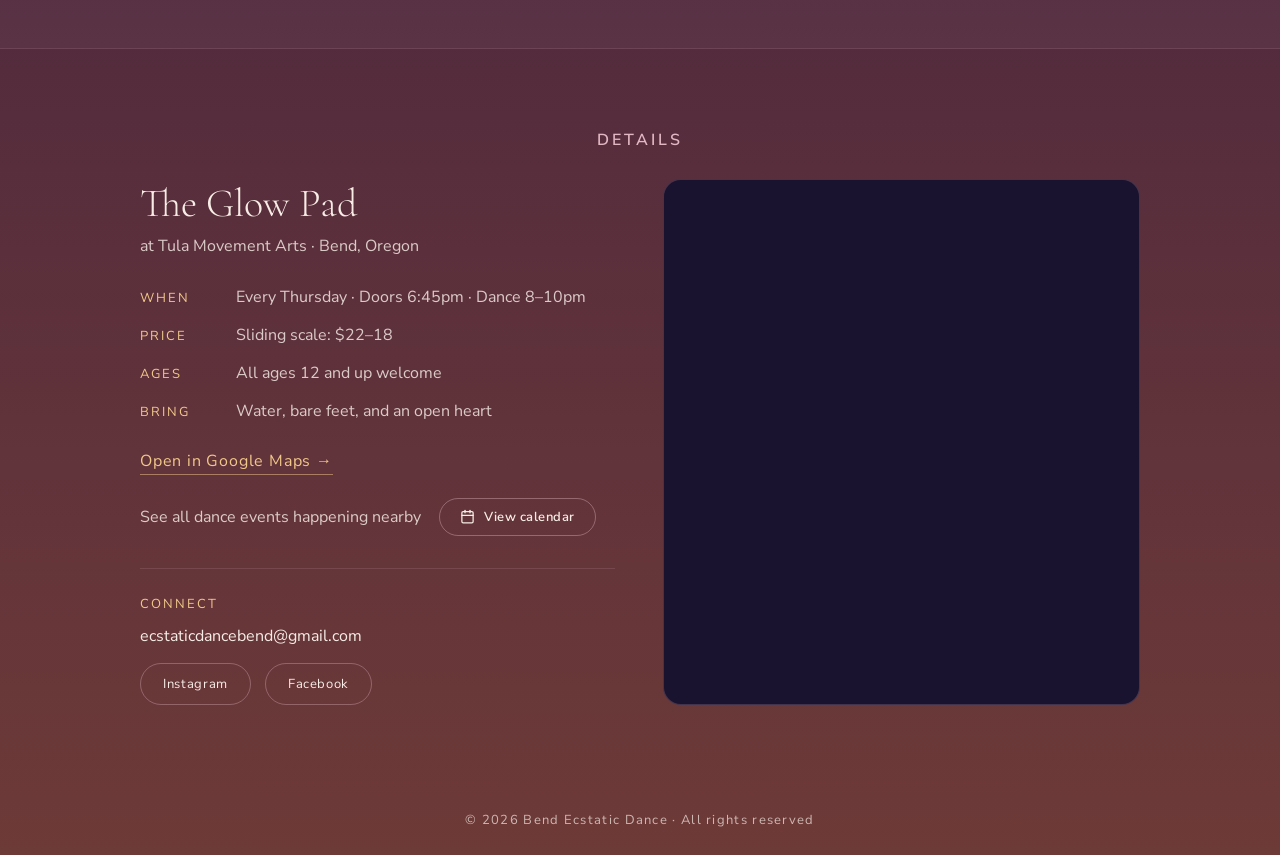
==== commit 7be77934: "Replace special-event banner with per-week Lineup styling and ticket CTA Removes the standalone "Spe" ====
--- a/site/index.html
+++ b/site/index.html
@@ -169,15 +169,15 @@
         </div>
       </div>
       <div class="modal-body">
+        <a class="btn-primary modal-ticket-link" id="modal-ticket-link" href="#" target="_blank" rel="noopener" hidden>Get tickets →</a>
         <div class="label" id="modal-type-label"></div>
         <p class="modal-text" id="modal-dj"></p>
-        <div class="label">About the set</div>
+        <div class="label" id="modal-set-label">About the set</div>
         <p class="modal-text" id="modal-set"></p>
         <div class="modal-socials" id="modal-socials"></div>
-        <a class="btn-primary modal-ticket-link" id="modal-ticket-link" href="#" target="_blank" rel="noopener" hidden>Get tickets →</a>
-        <div class="modal-divider"></div>
+        <div class="modal-divider" id="modal-somalab-divider"></div>
         <div class="label" id="modal-somalab-label"></div>
-        <div class="somalab-row">
+        <div class="somalab-row" id="modal-somalab-row">
           <div class="modal-instructor-photo">
             <div class="ph-photo ph-photo--circle" id="modal-instructor-placeholder" aria-hidden="true">
               <svg width="18" height="18" viewBox="0 0 24 24" fill="none" stroke="currentColor" stroke-width="1.5" stroke-linecap="round" stroke-linejoin="round"><circle cx="12" cy="8" r="4"></circle><path d="M4 20c0-4 3.5-7 8-7s8 3 8 7"></path></svg>
@@ -235,21 +235,6 @@
     </div>
   </section>
 
-  <!-- special event: a one-off at a different venue, kept secondary to and
-       below the regular weekly schedule above. Populated from
-       content/special-event.json — hidden by default (and left hidden if
-       that file has no content in it) so this section only ever appears
-       when there's an actual event to promote. -->
-  <section id="special-event" class="promo-section" hidden>
-    <div class="promo-card">
-      <div class="promo-card-eyebrow">Special event</div>
-      <div class="promo-card-photo" id="special-event-photo"></div>
-      <div class="promo-card-meta" id="special-event-meta"></div>
-      <p class="promo-card-desc" id="special-event-desc"></p>
-      <a class="btn-primary" id="special-event-ticket-link" href="#" target="_blank" rel="noopener" hidden>Get tickets →</a>
-    </div>
-  </section>
-
   <!-- about -->
   <section id="about" class="about">
     <div class="about-inner">
--- a/site/css/styles.css
+++ b/site/css/styles.css
@@ -208,64 +208,6 @@
   margin: 22px 0 0;
 }
 
-/* ---------- special-event promo (secondary, below the weekly schedule) ---------- */
-
-.promo-section {
-  position: relative;
-  z-index: 2;
-  /* top 60px pairs with .schedule's 0 bottom padding for a 60px total gap */
-  padding: 60px 60px 80px;
-}
-
-.promo-card {
-  max-width: 1200px;
-  margin: 0 auto;
-  padding: 36px 40px;
-  border-radius: 20px;
-  background: var(--cream);
-  box-shadow: 0 24px 60px rgba(8, 5, 26, .35);
-  text-align: center;
-}
-.promo-card-eyebrow {
-  font-size: var(--fs-1);
-  letter-spacing: var(--tracking-eyebrow);
-  text-transform: uppercase;
-  color: var(--bg-2);
-  font-weight: 600;
-  margin-bottom: 16px;
-}
-.promo-card-photo {
-  width: 100%;
-  border-radius: 14px;
-  overflow: hidden;
-  margin-bottom: 16px;
-}
-.promo-card-photo img { width: 100%; display: block; }
-/* .ph-photo's default palette is designed for this page's dark sections —
-   rgba(58,31,61,x) here is the same dark-on-cream tone as .promo-card-desc,
-   so the "no photo yet" placeholder stays legible on this card's light bg */
-.promo-card-photo .ph-photo {
-  background: rgba(58, 31, 61, .04);
-  border-color: rgba(58, 31, 61, .25);
-  color: rgba(58, 31, 61, .75);
-}
-/* matches the .featured-date / .modal-date "date meta" pattern elsewhere
-   on the page (uppercase, letter-spaced, accent color) — bg-4 instead of
-   amber since amber measures ~1.4:1 against this card's cream background */
-.promo-card-meta {
-  font-size: var(--fs-1);
-  letter-spacing: var(--tracking-eyebrow);
-  text-transform: uppercase;
-  color: var(--bg-4);
-  font-weight: 600;
-  margin-bottom: 12px;
-}
-.promo-card-desc {
-  font-size: var(--fs-2);
-  line-height: 1.65;
-  color: rgba(58, 31, 61, .75);
-  margin: 0 0 20px;
-}
 
 .week-banner {
   max-width: 820px;
@@ -499,6 +441,8 @@
   margin-bottom: 10px;
 }
 
+.modal-ticket-link { margin-bottom: 22px; }
+
 .modal-text {
   font-size: var(--fs-2);
   line-height: 1.75;
@@ -546,6 +490,7 @@
 .modal-body { padding: 30px 34px 34px; }
 
 .somalab-row { display: flex; align-items: center; gap: 16px; margin-bottom: 10px; }
+.somalab-row[hidden] { display: none; }
 .modal-instructor-photo {
   flex: none;
   width: 64px;
@@ -558,6 +503,7 @@
 .somalab-activity { font-size: var(--fs-1); color: rgba(247, 237, 230, .6); margin-top: 2px; }
 
 .modal-socials { display: flex; gap: 12px; margin: 0 0 24px; }
+.modal-socials[hidden] { display: none; }
 .modal-social-link {
   display: inline-flex;
   align-items: center;
@@ -679,8 +625,8 @@
   position: relative;
   z-index: 2;
   /* top: gap from the hero above; the divider added at the end of this
-     section (see .schedule > .divider) pairs its own top margin with
-     .promo-section's top padding for a 60px gap on each side of it */
+     section (see .schedule > .divider) closes it off before the next
+     section (#about) begins */
   padding: 60px 60px 0;
   scroll-margin-top: 80px;
 }
@@ -757,6 +703,7 @@
   color: var(--rose);
   padding-left: 4px;
 }
+.schedule-date-label-badge { color: var(--amber); }
 
 .schedule-card {
   display: flex;
@@ -786,15 +733,17 @@
 
 /* Used instead of .schedule-card when a "Get tickets" link is present —
    an <a> can't legally nest inside the <button> .schedule-card otherwise
-   is, so this wraps a separate .schedule-card-trigger button (which
-   carries the same clickable "open modal" row .schedule-card used to be)
-   alongside the ticket link as its sibling. Same visual card container,
-   just with the interactive parts split into two instead of one. */
+   is, so this wraps a .schedule-card-photo-col (photo + ticket link,
+   stacked) alongside a separate .schedule-card-trigger button (body +
+   arrow — the clickable "open modal" part) as its sibling. Same visual
+   card container as .schedule-card, just split into two interactive
+   pieces instead of one. */
 .schedule-card-wrap {
   display: flex;
-  flex-direction: column;
-  gap: 22px;
   width: 100%;
+  gap: 30px;
+  align-items: stretch;
+  flex-wrap: wrap;
   border: 1px solid rgba(226, 183, 196, .18);
   border-radius: 20px;
   background: rgba(255, 255, 255, .03);
@@ -807,9 +756,24 @@
   transform: translateY(-3px);
   box-shadow: 0 16px 40px rgba(8, 5, 26, .4);
 }
+.schedule-card-photo-col {
+  display: flex;
+  flex-direction: column;
+  width: 150px;
+  gap: 12px;
+  flex: none;
+}
+/* stretches to the 150px photo's width (the column's own width, via the
+   default align-items: stretch) and shrinks to fit within it */
+.schedule-card-photo-col .schedule-card-ticket-link {
+  font-size: var(--fs-1);
+  padding: 10px 0;
+  text-align: center;
+}
 .schedule-card-trigger {
   display: flex;
-  width: 100%;
+  flex: 1;
+  min-width: 280px;
   gap: 30px;
   align-items: stretch;
   flex-wrap: wrap;
@@ -822,7 +786,6 @@
   text-align: left;
   cursor: pointer;
 }
-.schedule-card-ticket-link { align-self: flex-start; }
 .schedule-card-photo {
   flex: none;
   width: 150px;
@@ -879,6 +842,32 @@
 }
 .schedule-card-name--tba { color: rgba(247, 237, 230, .7); margin-bottom: 10px; line-height: 1.05; }
 .schedule-card-desc--tba { color: rgba(247, 237, 230, .55); margin: 0; }
+
+/* A week whose slot is filled by a special ticketed event instead of a
+   regular DJ night — same card, styled to stand out like the site's other
+   light-on-cream surfaces (dark-on-cream tones reused from that pattern). */
+.schedule-card--special {
+  background: var(--cream);
+  color: rgba(58, 31, 61, .9);
+}
+.schedule-card--special:hover,
+.schedule-card--special:focus-visible,
+.schedule-card--special:focus-within {
+  background: var(--cream);
+  border-color: rgba(58, 31, 61, .3);
+  box-shadow: 0 16px 40px rgba(8, 5, 26, .3);
+}
+.schedule-card--special .schedule-card-desc { color: rgba(58, 31, 61, .75); }
+.schedule-card--special .schedule-card-type--live,
+.schedule-card--special .schedule-card-type--curated { color: var(--bg-4); }
+.schedule-card--special .schedule-card-somalab { color: rgba(58, 31, 61, .62); }
+.schedule-card--special .schedule-card-somalab span { color: var(--bg-4); }
+.schedule-card--special .schedule-card-arrow { color: rgba(58, 31, 61, .5); }
+.schedule-card--special .ph-photo {
+  background: rgba(58, 31, 61, .04);
+  border-color: rgba(58, 31, 61, .25);
+  color: rgba(58, 31, 61, .75);
+}
 
 /* ---------- about ---------- */
 
@@ -1110,7 +1099,6 @@
   .nav-logo { width: 26px; height: 26px; }
   /* .hero-title no longer needs a mobile override — it's fluid via clamp() */
   .featured-name { font-size: var(--fs-5); }
-  .promo-card { padding: 22px 20px; }
   .hero { padding: 48px 24px 0; }
   .timeline {
     grid-template-columns: repeat(2, 1fr);
@@ -1118,7 +1106,6 @@
   }
   .timeline-col:nth-child(3) { border-left: none; }
   .schedule { padding: 60px 24px 0; }
-  .promo-section { padding: 60px 24px 48px; }
   .details, .about { padding: 48px 24px; }
   .schedule-card-photo { width: 100%; height: 160px; }
   .modal-name { font-size: var(--fs-5); }
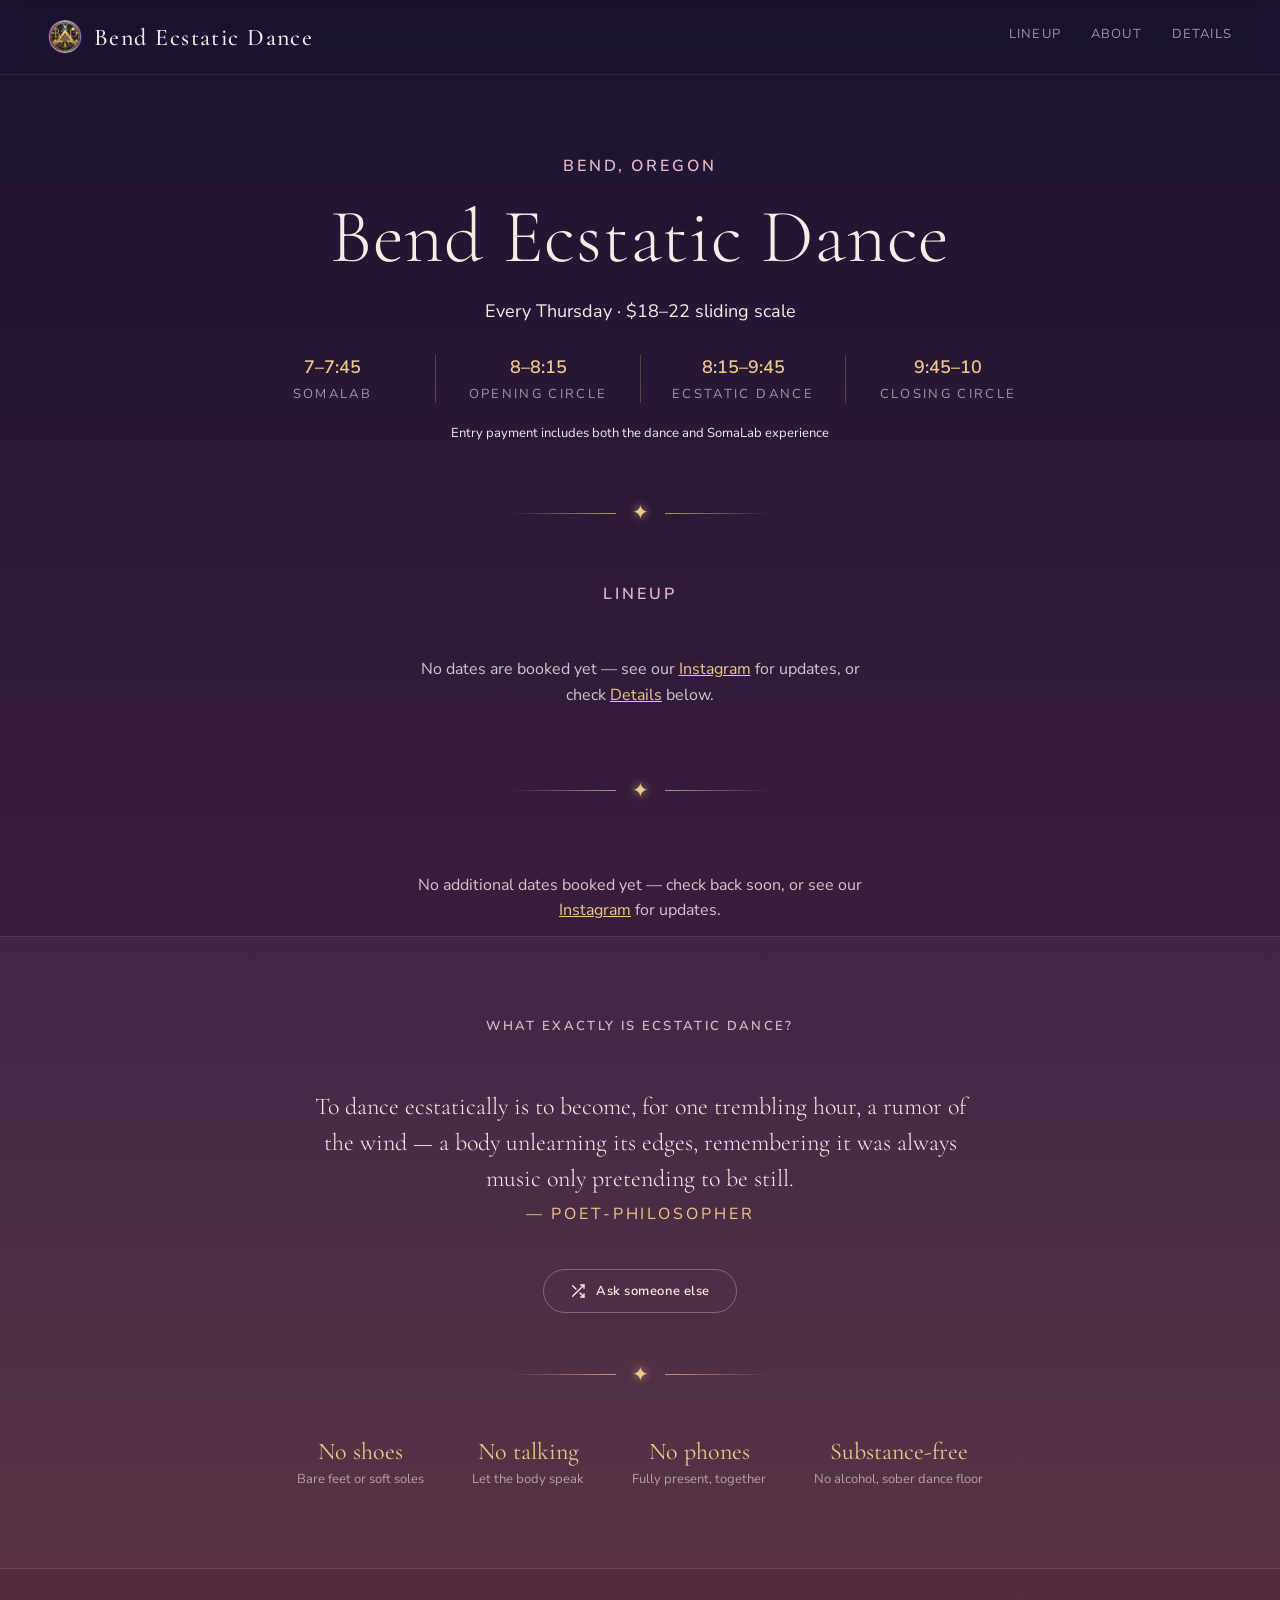
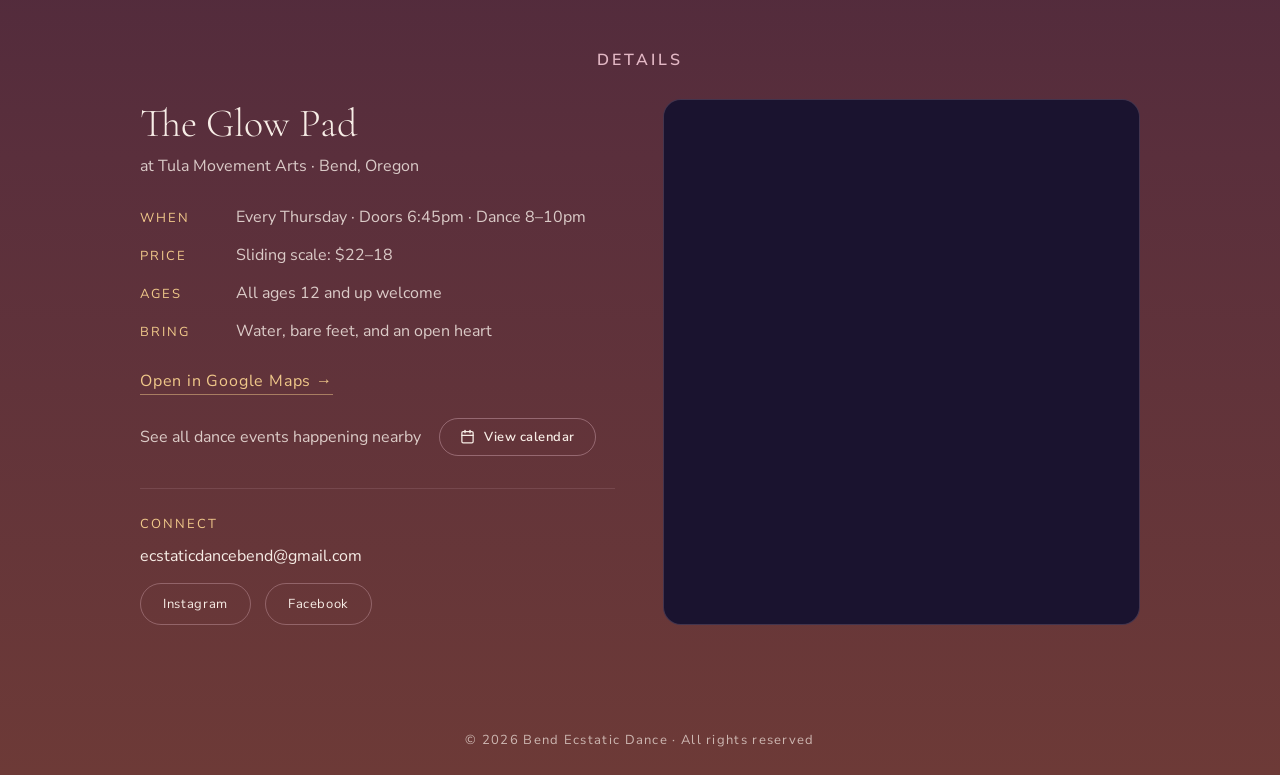
==== commit d35da883: "Remove the section-break divider above "What exactly is ecstatic dance?" Drops the sparkle divider a" ====
--- a/site/index.html
+++ b/site/index.html
@@ -227,12 +227,6 @@
            stays visible if JavaScript never runs. -->
       <p class="schedule-fallback">See our <a href="https://www.instagram.com/bendecstaticdance" target="_blank" rel="noopener">Instagram</a> for upcoming dates.</p>
     </div>
-
-    <div class="divider" aria-hidden="true">
-      <span class="divider-line"></span>
-      <span class="divider-mark">✦</span>
-      <span class="divider-line divider-line--end"></span>
-    </div>
   </section>
 
   <!-- about -->
--- a/site/css/styles.css
+++ b/site/css/styles.css
@@ -844,18 +844,24 @@
 .schedule-card-desc--tba { color: rgba(247, 237, 230, .55); margin: 0; }
 
 /* A week whose slot is filled by a special ticketed event instead of a
-   regular DJ night — same card, styled to stand out like the site's other
-   light-on-cream surfaces (dark-on-cream tones reused from that pattern). */
+   regular DJ night. A muted, dusty rose-gray (cream blended with --bg-2)
+   instead of a flat white/cream — light enough to pop against the dark
+   cards around it without being stark. Needs its own dark text pass
+   since it's a light card sitting in an otherwise all-dark section. */
 .schedule-card--special {
-  background: var(--cream);
-  color: rgba(58, 31, 61, .9);
+  background: #b5a5ab;
+  border-color: rgba(58, 31, 61, .3);
+  /* inherited by .schedule-card-name and anything else that doesn't set
+     its own color below — everything else here has an explicit color
+     already, tuned for a dark card, so gets its own override instead */
+  color: rgba(58, 31, 61, .95);
 }
 .schedule-card--special:hover,
 .schedule-card--special:focus-visible,
 .schedule-card--special:focus-within {
-  background: var(--cream);
-  border-color: rgba(58, 31, 61, .3);
-  box-shadow: 0 16px 40px rgba(8, 5, 26, .3);
+  background: #b5a5ab;
+  border-color: rgba(58, 31, 61, .45);
+  box-shadow: 0 16px 40px rgba(8, 5, 26, .35);
 }
 .schedule-card--special .schedule-card-desc { color: rgba(58, 31, 61, .75); }
 .schedule-card--special .schedule-card-type--live,
@@ -864,8 +870,8 @@
 .schedule-card--special .schedule-card-somalab span { color: var(--bg-4); }
 .schedule-card--special .schedule-card-arrow { color: rgba(58, 31, 61, .5); }
 .schedule-card--special .ph-photo {
-  background: rgba(58, 31, 61, .04);
-  border-color: rgba(58, 31, 61, .25);
+  background: rgba(58, 31, 61, .06);
+  border-color: rgba(58, 31, 61, .3);
   color: rgba(58, 31, 61, .75);
 }
 
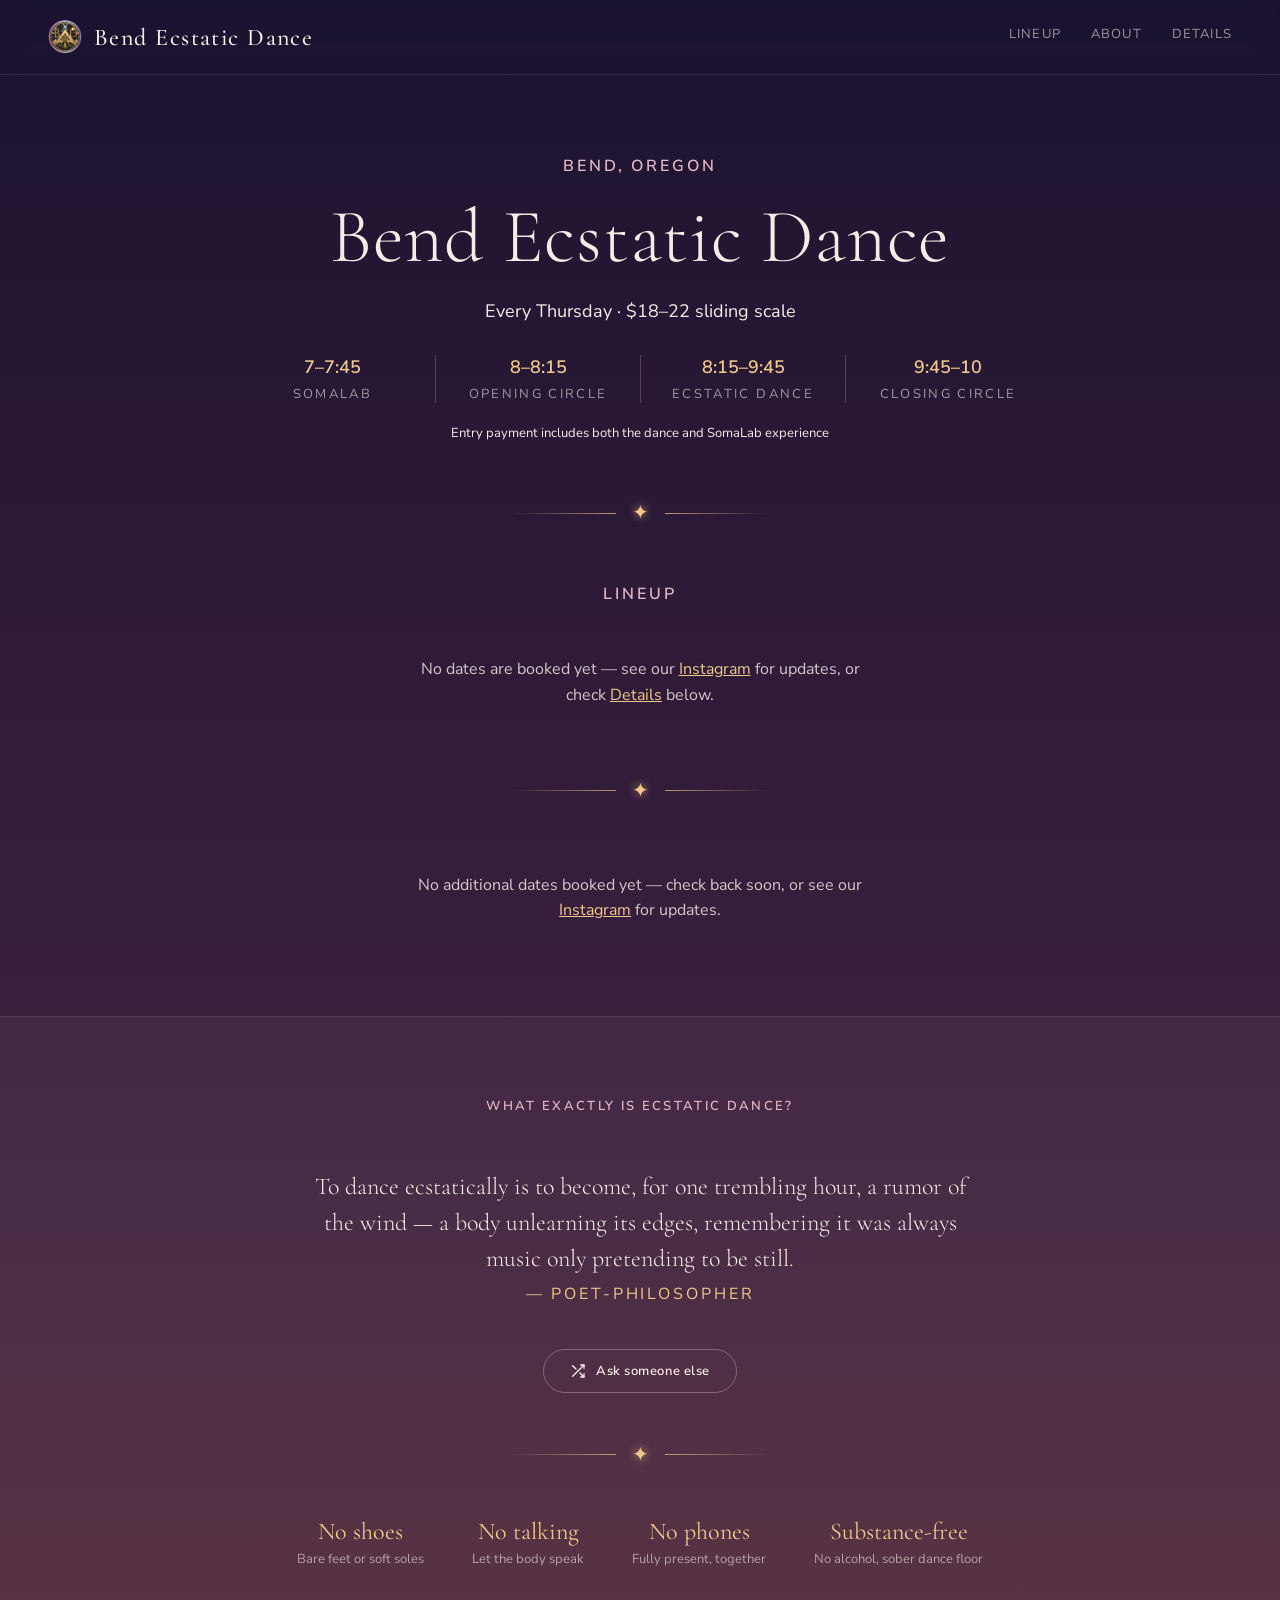
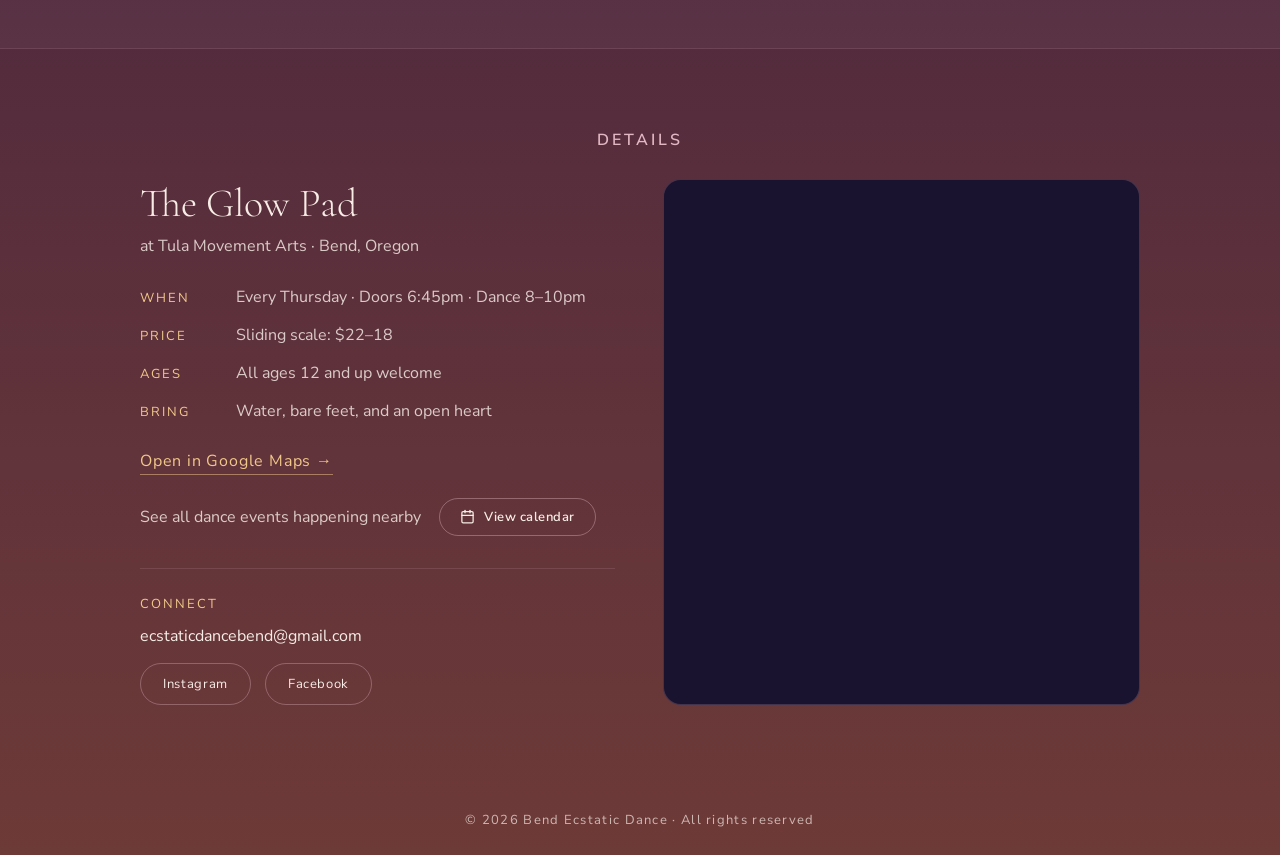
==== commit 0ae881a7: "Redesign featured section as This week's offerings with SomaLab Stack Music and SomaLab as two verti" ====
--- a/site/index.html
+++ b/site/index.html
@@ -8,16 +8,17 @@
 <link rel="icon" type="image/png" href="assets/images/favicon.png">
 
 <!-- Open Graph / Twitter card -->
-<!-- TODO: swap og:image/twitter:image for a dedicated 1200x630 share image — the microfest banner is a placeholder and will look cropped/off-message once that one-off event has passed. -->
+<!-- Dedicated 1200x630 share image: the BxD logo centered on the site's
+     own dark gradient, instead of a one-off event banner that goes stale. -->
 <meta property="og:type" content="website">
 <meta property="og:title" content="Bend Ecstatic Dance — Thursday Nights in Bend, Oregon">
 <meta property="og:description" content="Ecstatic dance in Bend, Oregon — every Thursday night at The Glow Pad, Tula Movement Arts. A substance-free, barefoot, freeform dance floor.">
-<meta property="og:image" content="https://www.bendecstaticdance.com/assets/images/microfest-banner.webp">
+<meta property="og:image" content="https://www.bendecstaticdance.com/assets/images/og-share.png">
 <meta property="og:url" content="https://www.bendecstaticdance.com/">
 <meta name="twitter:card" content="summary_large_image">
 <meta name="twitter:title" content="Bend Ecstatic Dance — Thursday Nights in Bend, Oregon">
 <meta name="twitter:description" content="Ecstatic dance in Bend, Oregon — every Thursday night at The Glow Pad, Tula Movement Arts. A substance-free, barefoot, freeform dance floor.">
-<meta name="twitter:image" content="https://www.bendecstaticdance.com/assets/images/microfest-banner.webp">
+<meta name="twitter:image" content="https://www.bendecstaticdance.com/assets/images/og-share.png">
 
 <link rel="preconnect" href="https://fonts.googleapis.com">
 <link rel="preconnect" href="https://fonts.gstatic.com" crossorigin>
@@ -129,9 +130,12 @@
     </div>
 
     <div class="week-banner" id="week-banner">
-      <span class="week-banner-line"></span>
-      <span class="week-banner-text">This week's DJ</span>
-      <span class="week-banner-line"></span>
+      <div class="week-banner-row">
+        <span class="week-banner-line"></span>
+        <span class="week-banner-text">This week's offerings</span>
+        <span class="week-banner-line"></span>
+      </div>
+      <div class="week-banner-date" id="week-banner-date"></div>
     </div>
 
     <div class="featured" id="featured-slot">
--- a/site/css/styles.css
+++ b/site/css/styles.css
@@ -217,14 +217,15 @@
   border-top: 1px solid rgba(240, 200, 138, .25);
   border-bottom: 1px solid rgba(240, 200, 138, .25);
   display: flex;
-  align-items: center;
-  justify-content: center;
-  gap: 18px;
+  flex-direction: column;
+  align-items: center;
+  gap: 10px;
 }
 /* Its own display:flex (equal specificity to the UA's [hidden]{display:none})
    would otherwise win by cascade order and keep it visibly rendered even
    when hidden — same class of bug as the .ph-photo placeholder fix earlier. */
 .week-banner[hidden] { display: none; }
+.week-banner-row { display: flex; align-items: center; justify-content: center; gap: 18px; }
 .week-banner-line { width: 44px; height: 1px; background: rgba(240, 200, 138, .5); }
 .week-banner-text {
   font-size: var(--fs-2);
@@ -233,16 +234,21 @@
   color: var(--amber);
   font-weight: 700;
 }
-
+.week-banner-date {
+  font-size: var(--fs-1);
+  letter-spacing: .04em;
+  color: rgba(247, 237, 230, .65);
+}
+
+.featured, .somalab-block {
+  display: flex;
+  flex-direction: column;
+  align-items: center;
+}
 .featured {
   max-width: 820px;
   margin: 40px auto 0;
-  display: flex;
-  gap: 44px;
-  align-items: center;
-  text-align: left;
-  justify-content: center;
-  flex-wrap: wrap;
+  gap: 0;
 }
 
 /* Shown in #featured-slot / #schedule-list when there's nothing to render:
@@ -257,40 +263,81 @@
   text-align: center;
 }
 .schedule-fallback a { color: var(--amber); }
+/* Shared "title" token above each photo in the featured block (Music,
+   SomaLab) — same class for both so they read as one text profile. */
+.offering-eyebrow {
+  font-size: var(--fs-1);
+  letter-spacing: var(--tracking-eyebrow);
+  text-transform: uppercase;
+  color: var(--amber);
+  font-weight: 700;
+  margin-bottom: 14px;
+}
+.featured-photo, .somalab-photo {
+  flex: none;
+}
 .featured-photo {
-  flex: none;
   width: 300px;
   height: 300px;
   border-radius: 20px;
   overflow: hidden;
   box-shadow: 0 18px 44px rgba(8, 5, 26, .5);
 }
-.featured-info { flex: 1; min-width: 320px; }
-.featured-date {
-  font-size: var(--fs-1);
-  letter-spacing: var(--tracking-eyebrow);
-  text-transform: uppercase;
-  color: var(--amber);
+.somalab-photo {
+  width: 160px;
+  height: 160px;
+  border-radius: 16px;
+  overflow: hidden;
+  box-shadow: 0 14px 34px rgba(8, 5, 26, .45);
+}
+.featured-info, .somalab-info {
+  max-width: 400px;
+  width: 100%;
+  margin: 24px auto 0;
+  text-align: center;
 }
 .featured-name {
   font-family: var(--serif);
   font-weight: 400;
   font-size: var(--fs-6);
   line-height: .98;
-  margin: 8px 0 16px;
+  margin: 0 0 16px;
 }
 .featured-desc {
   font-size: var(--fs-2);
   line-height: 1.7;
   color: rgba(247, 237, 230, .82);
   font-weight: 400;
+  text-align: justify;
   margin: 0 0 22px;
-  max-width: 540px;
   white-space: pre-line;
 }
-.featured-actions { display: flex; gap: 14px; flex-wrap: wrap; }
-
-.pill-row { display: flex; gap: 10px; flex-wrap: wrap; margin-bottom: 18px; }
+.somalab-name {
+  font-family: var(--serif);
+  font-weight: 400;
+  font-size: var(--fs-5);
+  line-height: 1.02;
+  margin: 0 0 16px;
+}
+.somalab-desc {
+  font-size: var(--fs-2);
+  line-height: 1.6;
+  color: rgba(247, 237, 230, .82);
+  text-align: justify;
+  margin: 0 0 22px;
+}
+/* gap to the divider above comes from .featured-desc's own bottom margin
+   (via collapse), not an added margin here */
+.somalab-block {
+  margin-top: 0;
+  padding-top: 48px;
+  border-top: 1px solid rgba(226, 183, 196, .16);
+}
+/* gap to the button comes from .featured-desc's/.somalab-desc's own bottom
+   margin above, not an added margin here */
+.offerings-actions { display: flex; gap: 14px; flex-wrap: wrap; justify-content: center; margin-top: 0; }
+
+.pill-row { display: flex; gap: 10px; flex-wrap: wrap; margin-bottom: 18px; justify-content: center; }
 .pill {
   display: inline-flex;
   align-items: center;
@@ -624,10 +671,10 @@
 .schedule {
   position: relative;
   z-index: 2;
-  /* top: gap from the hero above; the divider added at the end of this
-     section (see .schedule > .divider) closes it off before the next
-     section (#about) begins */
-  padding: 60px 60px 0;
+  /* bottom: its own cushion of dark background before the #about section's
+     lighter background begins — without this, that color change happens
+     right at the last card's edge with no breathing room on this side */
+  padding: 60px 60px 80px;
   scroll-margin-top: 80px;
 }
 .schedule > .divider {
@@ -1062,18 +1109,9 @@
 
 /* ---------- responsive ---------- */
 
-/* Previously the only breakpoint was 640px, so everything from 641px to
-   ~950px got the desktop side-by-side .featured layout while still being
-   too narrow for it — .featured-info would shrink to as little as 320px
-   (measured), squeezing the 56px serif artist name into an uncomfortably
-   narrow column instead of the ~476px it was actually designed for. */
 @media (max-width: 900px) {
-  .featured {
-    flex-direction: column;
-    align-items: center;
-  }
   .featured-photo { width: min(300px, 100%); }
-  .featured-info { min-width: 0; width: 100%; }
+  .somalab-photo { width: min(160px, 100%); }
 }
 
 @media (max-width: 640px) {
@@ -1111,7 +1149,7 @@
     row-gap: 24px;
   }
   .timeline-col:nth-child(3) { border-left: none; }
-  .schedule { padding: 60px 24px 0; }
+  .schedule { padding: 60px 24px 48px; }
   .details, .about { padding: 48px 24px; }
   .schedule-card-photo { width: 100%; height: 160px; }
   .modal-name { font-size: var(--fs-5); }
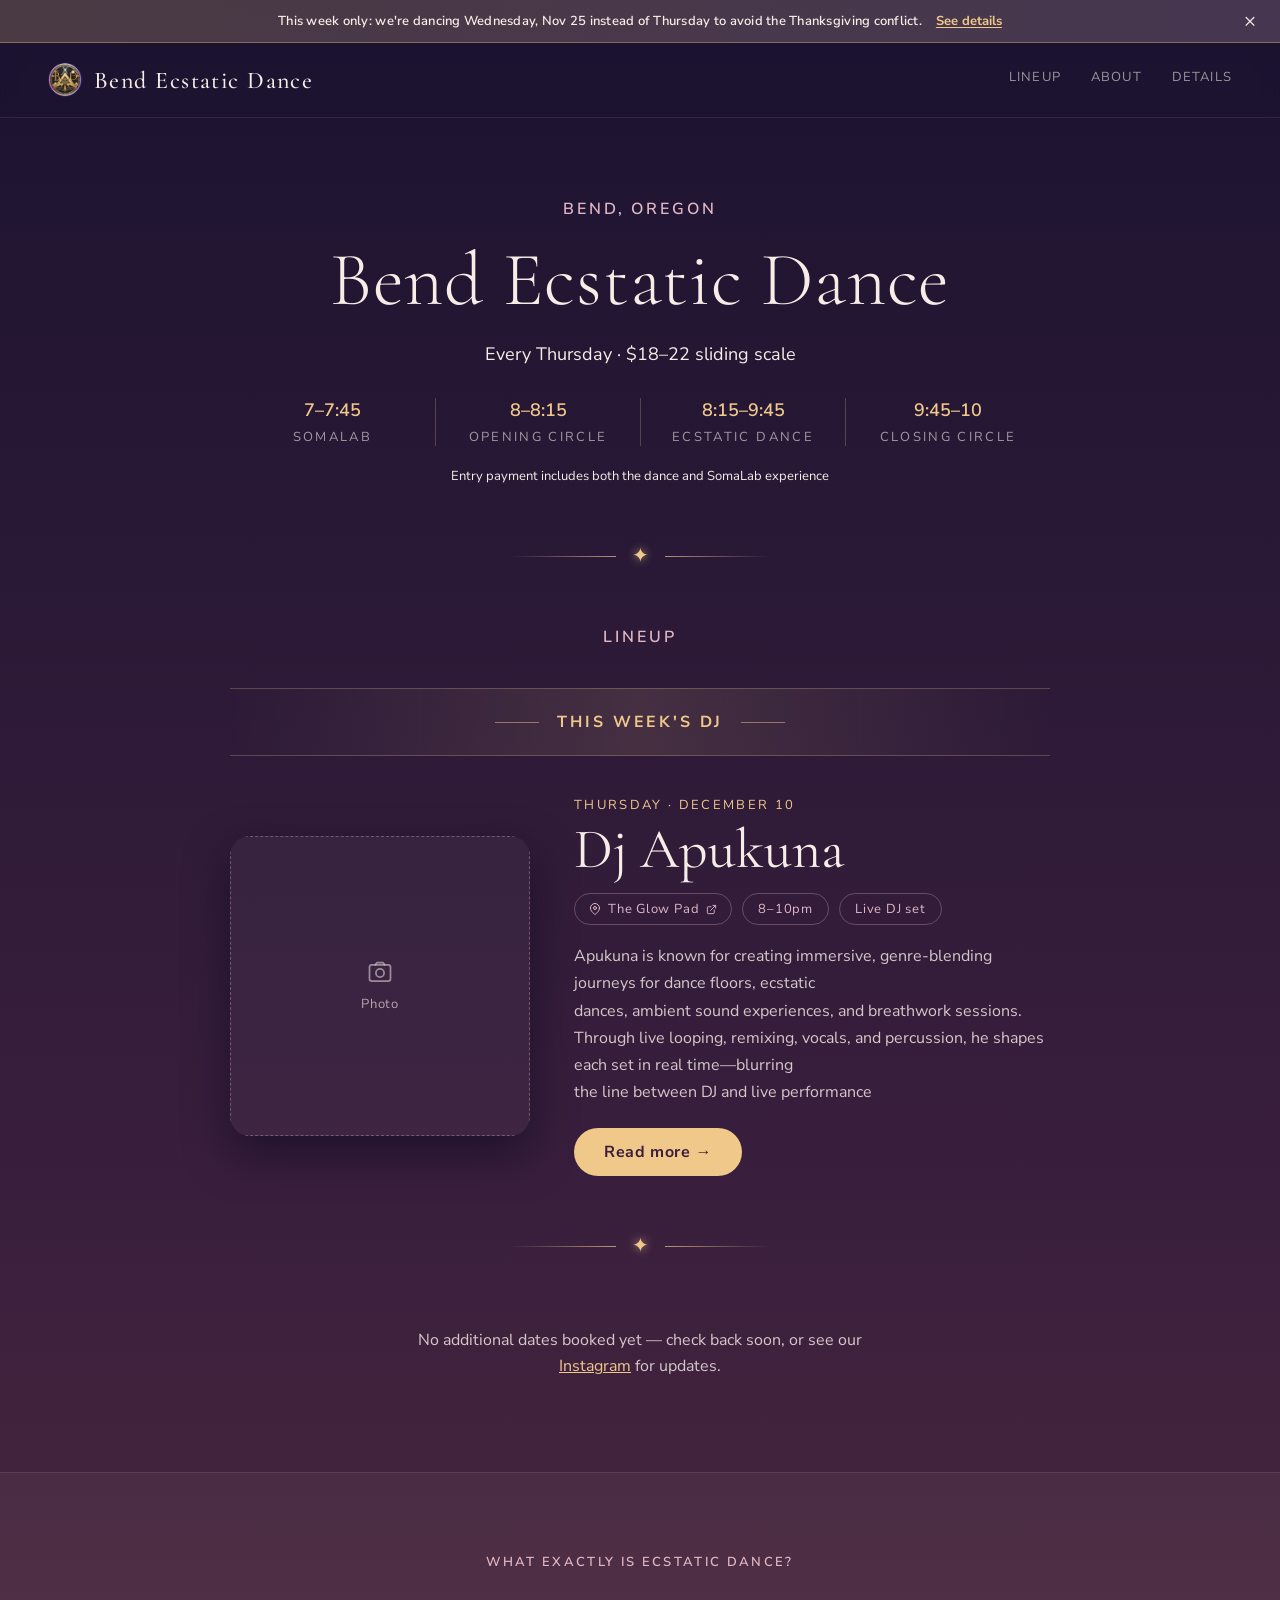
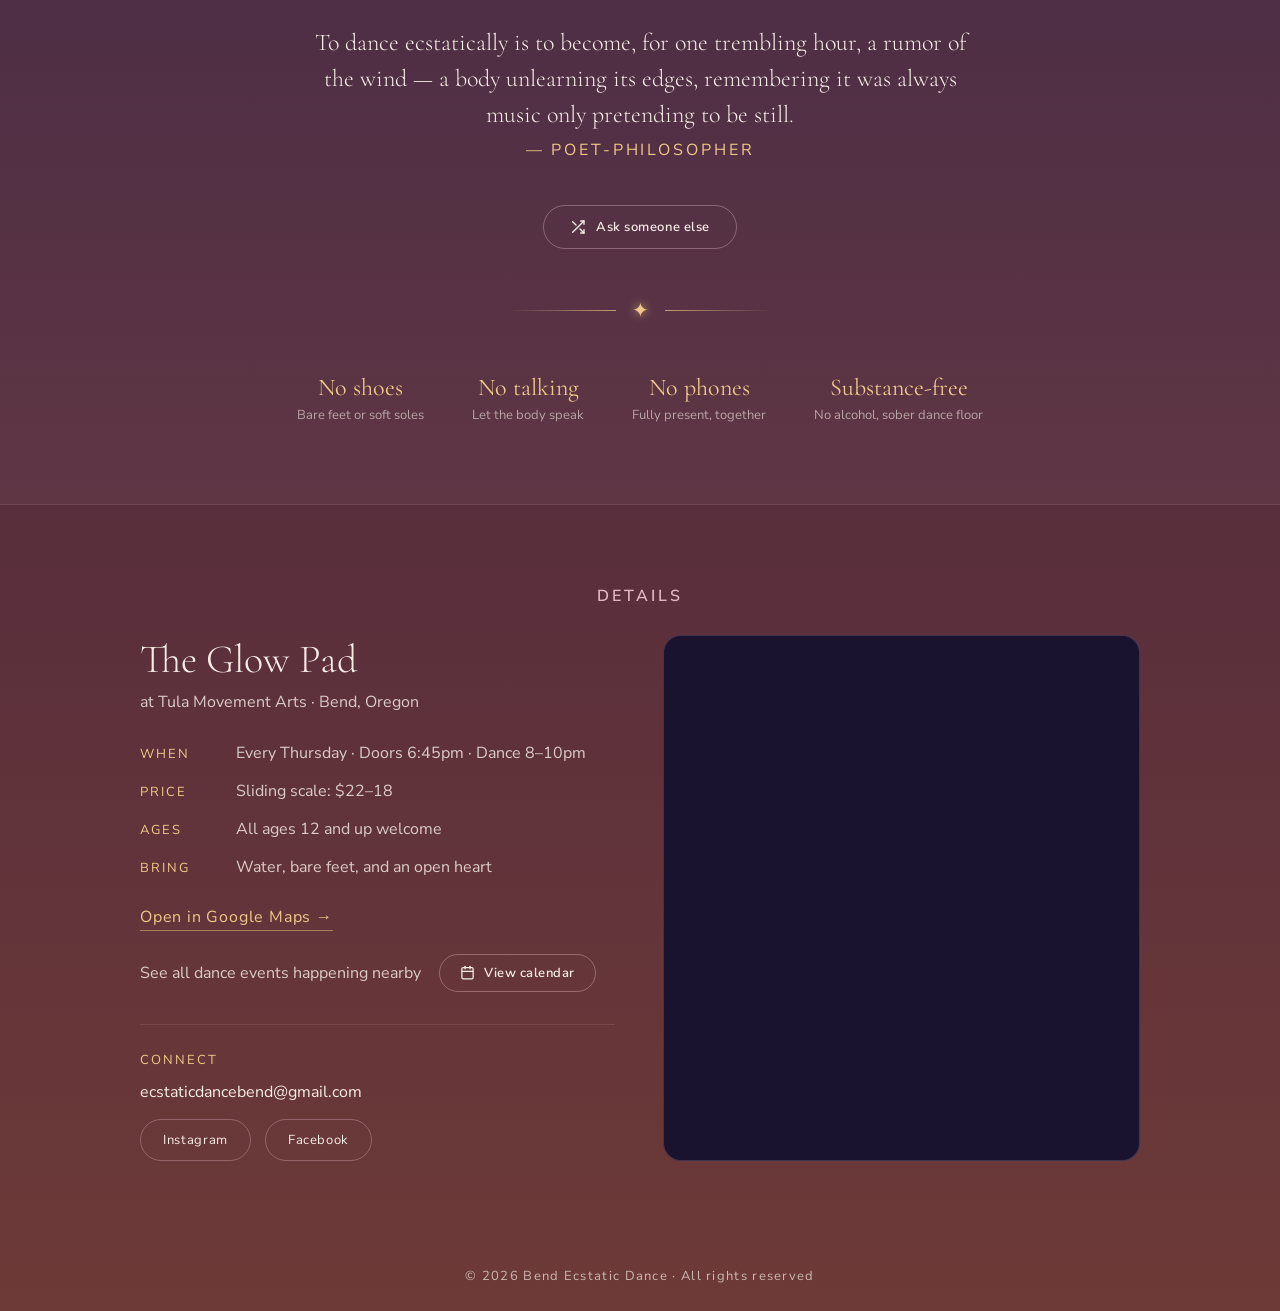
==== commit 0473b174: "Add a dismissible announcement banner for one-off schedule changes A slim banner across the top of t" ====
--- a/site/index.html
+++ b/site/index.html
@@ -72,9 +72,22 @@
 }
 </script>
 </head>
+<script>
+  window.va = window.va || function () { (window.vaq = window.vaq || []).push(arguments); };
+</script>
+<script defer src="/_vercel/insights/script.js"></script>
 <body>
 
 <div class="page">
+  <!-- announcement -->
+  <div class="announcement-bar" id="announcement-bar" hidden>
+    <div class="announcement-bar-inner">
+      <span class="announcement-bar-text" id="announcement-bar-text"></span>
+      <a class="announcement-bar-link" id="announcement-bar-link" hidden></a>
+      <button type="button" class="announcement-bar-close" id="announcement-bar-close" aria-label="Dismiss announcement">×</button>
+    </div>
+  </div>
+
   <!-- nav -->
   <header class="nav">
     <a href="#top" class="nav-brand">
@@ -130,12 +143,9 @@
     </div>
 
     <div class="week-banner" id="week-banner">
-      <div class="week-banner-row">
-        <span class="week-banner-line"></span>
-        <span class="week-banner-text">This week's offerings</span>
-        <span class="week-banner-line"></span>
-      </div>
-      <div class="week-banner-date" id="week-banner-date"></div>
+      <span class="week-banner-line"></span>
+      <span class="week-banner-text">This week's DJ</span>
+      <span class="week-banner-line"></span>
     </div>
 
     <div class="featured" id="featured-slot">
--- a/site/css/styles.css
+++ b/site/css/styles.css
@@ -67,6 +67,21 @@
   }
 }
 
+/* Scroll reveal — only applies once JS has added `.js` to <html> and marked
+   an element `.reveal`, so content never depends on JS to become visible;
+   the reduced-motion block above collapses the transition to near-instant
+   without removing it, so `.is-visible` still fires and nothing stays
+   hidden. */
+html.js .reveal {
+  opacity: 0;
+  transform: translateY(18px);
+  transition: opacity .7s ease, transform .7s ease;
+}
+html.js .reveal.is-visible {
+  opacity: 1;
+  transform: translateY(0);
+}
+
 /* ---------- page shell ---------- */
 
 .page {
@@ -101,6 +116,59 @@
   text-shadow: 0 0 10px rgba(240, 200, 138, .8);
   animation: edPulse 2.4s ease-in-out infinite;
 }
+
+/* ---------- announcement bar ---------- */
+
+.announcement-bar {
+  position: relative;
+  z-index: 31;
+  background: linear-gradient(90deg, rgba(240, 200, 138, .22), rgba(226, 183, 196, .22));
+  border-bottom: 1px solid rgba(240, 200, 138, .35);
+}
+.announcement-bar-inner {
+  display: flex;
+  align-items: center;
+  justify-content: center;
+  flex-wrap: wrap;
+  gap: 6px 14px;
+  max-width: 1100px;
+  margin: 0 auto;
+  padding: 12px 48px;
+  text-align: center;
+}
+.announcement-bar-text {
+  font-size: var(--fs-1);
+  letter-spacing: .02em;
+  color: var(--cream);
+  font-weight: 600;
+}
+.announcement-bar-link {
+  font-size: var(--fs-1);
+  font-weight: 700;
+  color: var(--amber);
+  text-decoration: underline;
+  text-underline-offset: 2px;
+}
+.announcement-bar-close {
+  position: absolute;
+  top: 50%;
+  right: 16px;
+  transform: translateY(-50%);
+  width: 28px;
+  height: 28px;
+  display: flex;
+  align-items: center;
+  justify-content: center;
+  border: none;
+  background: transparent;
+  color: var(--cream);
+  font-size: 20px;
+  line-height: 1;
+  cursor: pointer;
+  border-radius: 50%;
+  transition: background .15s ease;
+}
+.announcement-bar-close:hover, .announcement-bar-close:focus-visible { background: rgba(255, 255, 255, .12); }
 
 /* ---------- nav ---------- */
 
@@ -217,15 +285,14 @@
   border-top: 1px solid rgba(240, 200, 138, .25);
   border-bottom: 1px solid rgba(240, 200, 138, .25);
   display: flex;
-  flex-direction: column;
-  align-items: center;
-  gap: 10px;
+  align-items: center;
+  justify-content: center;
+  gap: 18px;
 }
 /* Its own display:flex (equal specificity to the UA's [hidden]{display:none})
    would otherwise win by cascade order and keep it visibly rendered even
    when hidden — same class of bug as the .ph-photo placeholder fix earlier. */
 .week-banner[hidden] { display: none; }
-.week-banner-row { display: flex; align-items: center; justify-content: center; gap: 18px; }
 .week-banner-line { width: 44px; height: 1px; background: rgba(240, 200, 138, .5); }
 .week-banner-text {
   font-size: var(--fs-2);
@@ -234,21 +301,16 @@
   color: var(--amber);
   font-weight: 700;
 }
-.week-banner-date {
-  font-size: var(--fs-1);
-  letter-spacing: .04em;
-  color: rgba(247, 237, 230, .65);
-}
-
-.featured, .somalab-block {
-  display: flex;
-  flex-direction: column;
-  align-items: center;
-}
+
 .featured {
   max-width: 820px;
   margin: 40px auto 0;
-  gap: 0;
+  display: flex;
+  gap: 44px;
+  align-items: center;
+  text-align: left;
+  justify-content: center;
+  flex-wrap: wrap;
 }
 
 /* Shown in #featured-slot / #schedule-list when there's nothing to render:
@@ -263,81 +325,40 @@
   text-align: center;
 }
 .schedule-fallback a { color: var(--amber); }
-/* Shared "title" token above each photo in the featured block (Music,
-   SomaLab) — same class for both so they read as one text profile. */
-.offering-eyebrow {
-  font-size: var(--fs-1);
-  letter-spacing: var(--tracking-eyebrow);
-  text-transform: uppercase;
-  color: var(--amber);
-  font-weight: 700;
-  margin-bottom: 14px;
-}
-.featured-photo, .somalab-photo {
+.featured-photo {
   flex: none;
-}
-.featured-photo {
   width: 300px;
   height: 300px;
   border-radius: 20px;
   overflow: hidden;
   box-shadow: 0 18px 44px rgba(8, 5, 26, .5);
 }
-.somalab-photo {
-  width: 160px;
-  height: 160px;
-  border-radius: 16px;
-  overflow: hidden;
-  box-shadow: 0 14px 34px rgba(8, 5, 26, .45);
-}
-.featured-info, .somalab-info {
-  max-width: 400px;
-  width: 100%;
-  margin: 24px auto 0;
-  text-align: center;
+.featured-info { flex: 1; min-width: 320px; }
+.featured-date {
+  font-size: var(--fs-1);
+  letter-spacing: var(--tracking-eyebrow);
+  text-transform: uppercase;
+  color: var(--amber);
 }
 .featured-name {
   font-family: var(--serif);
   font-weight: 400;
   font-size: var(--fs-6);
   line-height: .98;
-  margin: 0 0 16px;
+  margin: 8px 0 16px;
 }
 .featured-desc {
   font-size: var(--fs-2);
   line-height: 1.7;
   color: rgba(247, 237, 230, .82);
   font-weight: 400;
-  text-align: justify;
   margin: 0 0 22px;
+  max-width: 540px;
   white-space: pre-line;
 }
-.somalab-name {
-  font-family: var(--serif);
-  font-weight: 400;
-  font-size: var(--fs-5);
-  line-height: 1.02;
-  margin: 0 0 16px;
-}
-.somalab-desc {
-  font-size: var(--fs-2);
-  line-height: 1.6;
-  color: rgba(247, 237, 230, .82);
-  text-align: justify;
-  margin: 0 0 22px;
-}
-/* gap to the divider above comes from .featured-desc's own bottom margin
-   (via collapse), not an added margin here */
-.somalab-block {
-  margin-top: 0;
-  padding-top: 48px;
-  border-top: 1px solid rgba(226, 183, 196, .16);
-}
-/* gap to the button comes from .featured-desc's/.somalab-desc's own bottom
-   margin above, not an added margin here */
-.offerings-actions { display: flex; gap: 14px; flex-wrap: wrap; justify-content: center; margin-top: 0; }
-
-.pill-row { display: flex; gap: 10px; flex-wrap: wrap; margin-bottom: 18px; justify-content: center; }
+.featured-actions { display: flex; gap: 14px; flex-wrap: wrap; }
+
+.pill-row { display: flex; gap: 10px; flex-wrap: wrap; margin-bottom: 18px; }
 .pill {
   display: inline-flex;
   align-items: center;
@@ -413,6 +434,18 @@
   letter-spacing: .04em;
 }
 
+.btn-primary, .btn-ghost, .btn-outline {
+  transition: transform .15s ease, box-shadow .15s ease, border-color .15s ease;
+}
+.btn-primary:hover, .btn-primary:focus-visible { transform: translateY(-2px); box-shadow: 0 10px 24px rgba(240, 200, 138, .35); }
+.btn-primary:active { transform: translateY(0) scale(.97); box-shadow: none; }
+.btn-ghost:hover, .btn-ghost:focus-visible,
+.btn-outline:hover, .btn-outline:focus-visible { transform: translateY(-2px); border-color: rgba(226, 183, 196, .75); }
+.btn-ghost:active, .btn-outline:active { transform: translateY(0) scale(.97); }
+
+.pill--link { transition: border-color .2s ease, color .2s ease; }
+.pill--link:hover, .pill--link:focus-visible { border-color: var(--amber); color: var(--cream); }
+
 /* ---------- placeholder photo ---------- */
 
 .ph-photo {
@@ -450,7 +483,10 @@
   background: rgba(8, 5, 26, .72);
   backdrop-filter: blur(6px);
   overflow-y: auto;
-}
+  opacity: 0;
+  transition: opacity .25s ease;
+}
+.modal-overlay.is-open { opacity: 1; }
 .modal-overlay[hidden] { display: none; }
 
 .modal {
@@ -466,7 +502,11 @@
   box-shadow: 0 40px 100px rgba(0, 0, 0, .6);
   color: var(--cream);
   text-align: left;
-}
+  opacity: 0;
+  transform: translateY(20px) scale(.97);
+  transition: opacity .25s ease, transform .3s cubic-bezier(.22, .9, .32, 1);
+}
+.modal-overlay.is-open .modal { opacity: 1; transform: translateY(0) scale(1); }
 
 .modal-close {
   cursor: pointer;
@@ -869,7 +909,11 @@
 }
 .schedule-card-somalab { font-size: var(--fs-1); letter-spacing: .05em; color: rgba(247, 237, 230, .62); }
 .schedule-card-somalab span { color: var(--rose); }
-.schedule-card-arrow { flex: none; align-self: flex-start; margin-top: 12px; color: rgba(226, 183, 196, .55); }
+.schedule-card-arrow { flex: none; align-self: flex-start; margin-top: 12px; color: rgba(226, 183, 196, .55); transition: transform .2s ease; }
+.schedule-card:hover .schedule-card-arrow,
+.schedule-card:focus-visible .schedule-card-arrow,
+.schedule-card-wrap:hover .schedule-card-arrow,
+.schedule-card-wrap:focus-within .schedule-card-arrow { transform: translateX(4px); }
 
 .schedule-card--tba { border: 1px dashed rgba(226, 183, 196, .3); background: rgba(255, 255, 255, .02); cursor: default; }
 .schedule-card--tba:hover { transform: none; box-shadow: none; background: rgba(255, 255, 255, .02); }
@@ -1109,13 +1153,24 @@
 
 /* ---------- responsive ---------- */
 
+/* Previously the only breakpoint was 640px, so everything from 641px to
+   ~950px got the desktop side-by-side .featured layout while still being
+   too narrow for it — .featured-info would shrink to as little as 320px
+   (measured), squeezing the 56px serif artist name into an uncomfortably
+   narrow column instead of the ~476px it was actually designed for. */
 @media (max-width: 900px) {
+  .featured {
+    flex-direction: column;
+    align-items: center;
+  }
   .featured-photo { width: min(300px, 100%); }
-  .somalab-photo { width: min(160px, 100%); }
+  .featured-info { min-width: 0; width: 100%; }
 }
 
 @media (max-width: 640px) {
   .nav { padding: 16px 22px; }
+  .announcement-bar-inner { padding: 12px 40px 12px 16px; font-size: var(--fs-1); }
+  .announcement-bar-close { right: 8px; }
   .nav-toggle { display: inline-flex; }
   .nav-links {
     position: absolute;
